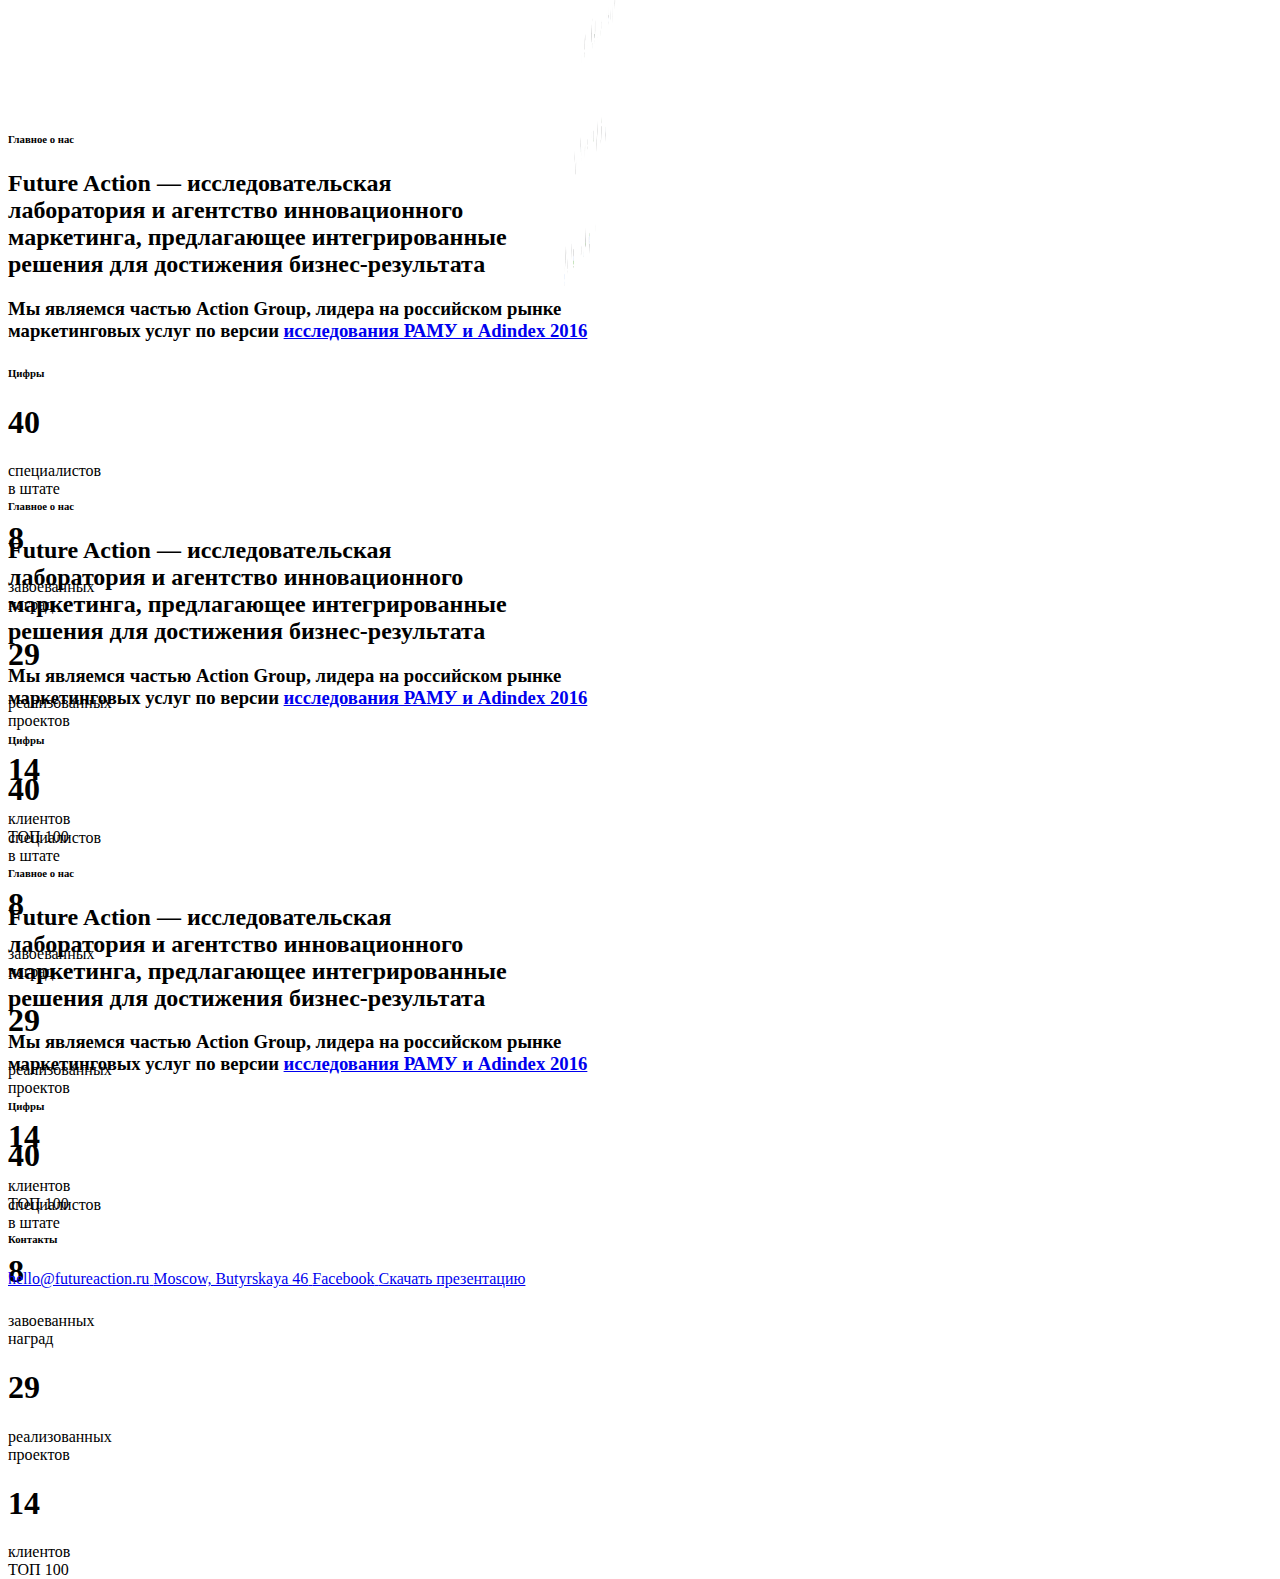
==== index2.html @ cd77acb8 "init" ====
<!DOCTYPE html>
<!-- saved from url=(0024)https://futureaction.ru/ -->
<html lang="ru"><head><meta http-equiv="Content-Type" content="text/html; charset=UTF-8">
  <meta charset="utf-8">
  <meta http-equiv="X-UA-Compatible" content="IE=edge,chrome=1">
  <title>FutureAction</title>
  <meta name="description" content="">
  <meta name="viewport" content="width=device-width, initial-scale=1">

  <link rel="stylesheet" href="./future_files/main.css">

</head>
<body>

  <div id="clouds-viewport">
    <div id="clouds-world" style="transform: translateZ(462.375px) rotateX(-9.21031deg) rotateY(81.4417deg);"><div class="cloudBase" style="transform: translateX(110.68px) translateY(172.802px) translateZ(-147.466px);"><img src="./future_files/cloud.png" class="cloudLayer" style="opacity: 0.8; transform: translateX(6.56289px) translateY(9.00319px) translateZ(-36.6549px) rotateY(-81.4417deg) rotateX(9.21031deg) rotateZ(2349.91deg) scale(1.09002);"><img src="./future_files/cloud.png" class="cloudLayer" style="opacity: 0.8; transform: translateX(-1.37337px) translateY(-9.64205px) translateZ(-16.8062px) rotateY(-81.4417deg) rotateX(9.21031deg) rotateZ(2815.25deg) scale(0.99903);"><img src="./future_files/cloud.png" class="cloudLayer" style="opacity: 0.8; transform: translateX(-4.3145px) translateY(1.7418px) translateZ(-39.8249px) rotateY(-81.4417deg) rotateX(9.21031deg) rotateZ(2220.47deg) scale(0.745593);"><img src="./future_files/cloud.png" class="cloudLayer" style="opacity: 0.8; transform: translateX(2.56398px) translateY(-8.59114px) translateZ(36.7686px) rotateY(-81.4417deg) rotateX(9.21031deg) rotateZ(2380.24deg) scale(0.930128);"><img src="./future_files/cloud.png" class="cloudLayer" style="opacity: 0.8; transform: translateX(3.20151px) translateY(0.676721px) translateZ(61.3274px) rotateY(-81.4417deg) rotateX(9.21031deg) rotateZ(2163.65deg) scale(1.15297);"><img src="./future_files/cloud.png" class="cloudLayer" style="opacity: 0.8; transform: translateX(3.81106px) translateY(-4.34949px) translateZ(69.9237px) rotateY(-81.4417deg) rotateX(9.21031deg) rotateZ(1862.78deg) scale(0.266528);"><img src="./future_files/cloud.png" class="cloudLayer" style="opacity: 0.8; transform: translateX(-5.02218px) translateY(5.26837px) translateZ(95.0134px) rotateY(-81.4417deg) rotateX(9.21031deg) rotateZ(2857.99deg) scale(0.439572);"><img src="./future_files/cloud.png" class="cloudLayer" style="opacity: 0.8; transform: translateX(5.80474px) translateY(0.921502px) translateZ(-48.5197px) rotateY(-81.4417deg) rotateX(9.21031deg) rotateZ(2686.79deg) scale(0.56223);"><img src="./future_files/cloud.png" class="cloudLayer" style="opacity: 0.8; transform: translateX(5.82592px) translateY(6.85273px) translateZ(91.7474px) rotateY(-81.4417deg) rotateX(9.21031deg) rotateZ(2431.18deg) scale(0.400324);"><img src="./future_files/cloud.png" class="cloudLayer" style="opacity: 0.8; transform: translateX(5.04937px) translateY(-4.9853px) translateZ(-43.924px) rotateY(-81.4417deg) rotateX(9.21031deg) rotateZ(2910.06deg) scale(1.13252);"><img src="./future_files/cloud.png" class="cloudLayer" style="opacity: 0.8; transform: translateX(5.82436px) translateY(-2.00792px) translateZ(-35.8806px) rotateY(-81.4417deg) rotateX(9.21031deg) rotateZ(2758.35deg) scale(0.479271);"><img src="./future_files/cloud.png" class="cloudLayer" style="opacity: 0.8; transform: translateX(-3.20838px) translateY(1.3936px) translateZ(67.3114px) rotateY(-81.4417deg) rotateX(9.21031deg) rotateZ(3020.26deg) scale(1.07822);"><img src="./future_files/cloud.png" class="cloudLayer" style="opacity: 0.8; transform: translateX(4.95961px) translateY(-7.92752px) translateZ(57.4448px) rotateY(-81.4417deg) rotateX(9.21031deg) rotateZ(2023.18deg) scale(0.762826);"><img src="./future_files/cloud.png" class="cloudLayer" style="opacity: 0.8; transform: translateX(3.64292px) translateY(-6.79614px) translateZ(92.8896px) rotateY(-81.4417deg) rotateX(9.21031deg) rotateZ(2089.09deg) scale(0.361697);"></div><div class="cloudBase" style="transform: translateX(184.681px) translateY(55.9391px) translateZ(-221.635px);"><img src="./future_files/cloud.png" class="cloudLayer" style="opacity: 0.8; transform: translateX(-2.0908px) translateY(-4.11473px) translateZ(-23.5157px) rotateY(-81.4417deg) rotateX(9.21031deg) rotateZ(3008.75deg) scale(0.55115);"><img src="./future_files/cloud.png" class="cloudLayer" style="opacity: 0.8; transform: translateX(-7.29267px) translateY(8.03487px) translateZ(9.2425px) rotateY(-81.4417deg) rotateX(9.21031deg) rotateZ(2794.03deg) scale(0.845327);"><img src="./future_files/cloud.png" class="cloudLayer" style="opacity: 0.8; transform: translateX(8.58173px) translateY(-9.90552px) translateZ(25.3854px) rotateY(-81.4417deg) rotateX(9.21031deg) rotateZ(2483.51deg) scale(0.742386);"><img src="./future_files/cloud.png" class="cloudLayer" style="opacity: 0.8; transform: translateX(0.239237px) translateY(0.155518px) translateZ(74.6806px) rotateY(-81.4417deg) rotateX(9.21031deg) rotateZ(2593.74deg) scale(0.716037);"><img src="./future_files/cloud.png" class="cloudLayer" style="opacity: 0.8; transform: translateX(-0.728655px) translateY(2.76889px) translateZ(31.0458px) rotateY(-81.4417deg) rotateX(9.21031deg) rotateZ(2024.78deg) scale(0.65574);"><img src="./future_files/cloud.png" class="cloudLayer" style="opacity: 0.8; transform: translateX(-5.7768px) translateY(-2.23805px) translateZ(35.8812px) rotateY(-81.4417deg) rotateX(9.21031deg) rotateZ(2200.26deg) scale(0.404208);"><img src="./future_files/cloud.png" class="cloudLayer" style="opacity: 0.8; transform: translateX(-7.75206px) translateY(-1.63235px) translateZ(65.5226px) rotateY(-81.4417deg) rotateX(9.21031deg) rotateZ(2335.56deg) scale(0.746106);"><img src="./future_files/cloud.png" class="cloudLayer" style="opacity: 0.8; transform: translateX(3.20328px) translateY(-7.46673px) translateZ(11.9357px) rotateY(-81.4417deg) rotateX(9.21031deg) rotateZ(3055.68deg) scale(0.350985);"><img src="./future_files/cloud.png" class="cloudLayer" style="opacity: 0.8; transform: translateX(0.0889947px) translateY(-4.53427px) translateZ(-58.7859px) rotateY(-81.4417deg) rotateX(9.21031deg) rotateZ(2528.79deg) scale(0.683199);"><img src="./future_files/cloud.png" class="cloudLayer" style="opacity: 0.8; transform: translateX(1.66392px) translateY(5.53355px) translateZ(27.6661px) rotateY(-81.4417deg) rotateX(9.21031deg) rotateZ(3018.42deg) scale(0.724655);"><img src="./future_files/cloud.png" class="cloudLayer" style="opacity: 0.8; transform: translateX(-3.95964px) translateY(-7.15641px) translateZ(30.7247px) rotateY(-81.4417deg) rotateX(9.21031deg) rotateZ(2457.08deg) scale(0.752918);"><img src="./future_files/cloud.png" class="cloudLayer" style="opacity: 0.8; transform: translateX(2.36752px) translateY(-1.68758px) translateZ(-46.3947px) rotateY(-81.4417deg) rotateX(9.21031deg) rotateZ(2756.98deg) scale(1.24728);"><img src="./future_files/cloud.png" class="cloudLayer" style="opacity: 0.8; transform: translateX(-9.44462px) translateY(-6.47194px) translateZ(-83.2211px) rotateY(-81.4417deg) rotateX(9.21031deg) rotateZ(2277.44deg) scale(0.501609);"><img src="./future_files/cloud.png" class="cloudLayer" style="opacity: 0.8; transform: translateX(-1.53273px) translateY(5.80267px) translateZ(-5.9514px) rotateY(-81.4417deg) rotateX(9.21031deg) rotateZ(1939.38deg) scale(0.717342);"></div><div class="cloudBase" style="transform: translateX(254.752px) translateY(-167.432px) translateZ(250.398px);"><img src="./future_files/cloud.png" class="cloudLayer" style="opacity: 0.8; transform: translateX(5.24537px) translateY(8.44873px) translateZ(93.636px) rotateY(-81.4417deg) rotateX(9.21031deg) rotateZ(2385.38deg) scale(0.854245);"><img src="./future_files/cloud.png" class="cloudLayer" style="opacity: 0.8; transform: translateX(4.34864px) translateY(-0.627911px) translateZ(-57.4224px) rotateY(-81.4417deg) rotateX(9.21031deg) rotateZ(2049.32deg) scale(0.524432);"><img src="./future_files/cloud.png" class="cloudLayer" style="opacity: 0.8; transform: translateX(6.29711px) translateY(2.5688px) translateZ(35.0792px) rotateY(-81.4417deg) rotateX(9.21031deg) rotateZ(2451.01deg) scale(0.766338);"><img src="./future_files/cloud.png" class="cloudLayer" style="opacity: 0.8; transform: translateX(-8.04345px) translateY(1.18961px) translateZ(-75.8242px) rotateY(-81.4417deg) rotateX(9.21031deg) rotateZ(1908.41deg) scale(0.878735);"><img src="./future_files/cloud.png" class="cloudLayer" style="opacity: 0.8; transform: translateX(-9.81127px) translateY(-3.50349px) translateZ(-18.891px) rotateY(-81.4417deg) rotateX(9.21031deg) rotateZ(2195.12deg) scale(1.09718);"><img src="./future_files/cloud.png" class="cloudLayer" style="opacity: 0.8; transform: translateX(6.62696px) translateY(-4.63769px) translateZ(-53.8966px) rotateY(-81.4417deg) rotateX(9.21031deg) rotateZ(2037.18deg) scale(0.620106);"><img src="./future_files/cloud.png" class="cloudLayer" style="opacity: 0.8; transform: translateX(4.3593px) translateY(7.08922px) translateZ(-59.6357px) rotateY(-81.4417deg) rotateX(9.21031deg) rotateZ(2540.15deg) scale(0.528582);"><img src="./future_files/cloud.png" class="cloudLayer" style="opacity: 0.8; transform: translateX(-7.45252px) translateY(9.53697px) translateZ(-94.6985px) rotateY(-81.4417deg) rotateX(9.21031deg) rotateZ(2832.58deg) scale(1.08769);"><img src="./future_files/cloud.png" class="cloudLayer" style="opacity: 0.8; transform: translateX(-9.2264px) translateY(-2.51772px) translateZ(-19.1441px) rotateY(-81.4417deg) rotateX(9.21031deg) rotateZ(2404.03deg) scale(0.590007);"><img src="./future_files/cloud.png" class="cloudLayer" style="opacity: 0.8; transform: translateX(7.72591px) translateY(2.74927px) translateZ(-12.7px) rotateY(-81.4417deg) rotateX(9.21031deg) rotateZ(2256.65deg) scale(0.926993);"></div><div class="cloudBase" style="transform: translateX(227.249px) translateY(-91.4599px) translateZ(-11.7542px);"><img src="./future_files/cloud.png" class="cloudLayer" style="opacity: 0.8; transform: translateX(7.14362px) translateY(8.41192px) translateZ(61.0224px) rotateY(-81.4417deg) rotateX(9.21031deg) rotateZ(2540.41deg) scale(0.701773);"><img src="./future_files/cloud.png" class="cloudLayer" style="opacity: 0.8; transform: translateX(-7.93908px) translateY(-0.482px) translateZ(5.39473px) rotateY(-81.4417deg) rotateX(9.21031deg) rotateZ(2557.02deg) scale(0.521524);"><img src="./future_files/cloud.png" class="cloudLayer" style="opacity: 0.8; transform: translateX(-5.8298px) translateY(1.77033px) translateZ(18.2373px) rotateY(-81.4417deg) rotateX(9.21031deg) rotateZ(2228.91deg) scale(1.1793);"><img src="./future_files/cloud.png" class="cloudLayer" style="opacity: 0.8; transform: translateX(-2.35974px) translateY(-1.55185px) translateZ(75.992px) rotateY(-81.4417deg) rotateX(9.21031deg) rotateZ(2278.07deg) scale(0.634563);"><img src="./future_files/cloud.png" class="cloudLayer" style="opacity: 0.8; transform: translateX(9.93696px) translateY(-5.23119px) translateZ(65.9517px) rotateY(-81.4417deg) rotateX(9.21031deg) rotateZ(1836.7deg) scale(1.24862);"><img src="./future_files/cloud.png" class="cloudLayer" style="opacity: 0.8; transform: translateX(-4.44908px) translateY(9.75021px) translateZ(39.188px) rotateY(-81.4417deg) rotateX(9.21031deg) rotateZ(2344.12deg) scale(0.310363);"><img src="./future_files/cloud.png" class="cloudLayer" style="opacity: 0.8; transform: translateX(-2.94813px) translateY(-0.804304px) translateZ(89.8904px) rotateY(-81.4417deg) rotateX(9.21031deg) rotateZ(2285.99deg) scale(1.21548);"><img src="./future_files/cloud.png" class="cloudLayer" style="opacity: 0.8; transform: translateX(-0.433074px) translateY(5.28338px) translateZ(-51.5443px) rotateY(-81.4417deg) rotateX(9.21031deg) rotateZ(2696.38deg) scale(0.275384);"><img src="./future_files/cloud.png" class="cloudLayer" style="opacity: 0.8; transform: translateX(4.78174px) translateY(5.50307px) translateZ(43.7689px) rotateY(-81.4417deg) rotateX(9.21031deg) rotateZ(1828.64deg) scale(0.299761);"><img src="./future_files/cloud.png" class="cloudLayer" style="opacity: 0.8; transform: translateX(-5.09856px) translateY(-1.77152px) translateZ(-12.669px) rotateY(-81.4417deg) rotateX(9.21031deg) rotateZ(2075.07deg) scale(0.479695);"><img src="./future_files/cloud.png" class="cloudLayer" style="opacity: 0.8; transform: translateX(7.54129px) translateY(-2.78834px) translateZ(-24.1803px) rotateY(-81.4417deg) rotateX(9.21031deg) rotateZ(2018.9deg) scale(0.528762);"><img src="./future_files/cloud.png" class="cloudLayer" style="opacity: 0.8; transform: translateX(9.71685px) translateY(-2.36205px) translateZ(33.2983px) rotateY(-81.4417deg) rotateX(9.21031deg) rotateZ(2021.72deg) scale(0.781025);"><img src="./future_files/cloud.png" class="cloudLayer" style="opacity: 0.8; transform: translateX(9.03415px) translateY(-1.03199px) translateZ(10.1773px) rotateY(-81.4417deg) rotateX(9.21031deg) rotateZ(2808.67deg) scale(0.510009);"><img src="./future_files/cloud.png" class="cloudLayer" style="opacity: 0.8; transform: translateX(6.56479px) translateY(-0.921891px) translateZ(-28.2931px) rotateY(-81.4417deg) rotateX(9.21031deg) rotateZ(2195.47deg) scale(1.02695);"><img src="./future_files/cloud.png" class="cloudLayer" style="opacity: 0.8; transform: translateX(4.10397px) translateY(-9.96941px) translateZ(-66.3978px) rotateY(-81.4417deg) rotateX(9.21031deg) rotateZ(3005.9deg) scale(0.622537);"></div><div class="cloudBase" style="transform: translateX(247.941px) translateY(-195.484px) translateZ(-233.496px);"><img src="./future_files/cloud.png" class="cloudLayer" style="opacity: 0.8; transform: translateX(2.49391px) translateY(-1.4009px) translateZ(65.2359px) rotateY(-81.4417deg) rotateX(9.21031deg) rotateZ(2394.57deg) scale(0.665688);"><img src="./future_files/cloud.png" class="cloudLayer" style="opacity: 0.8; transform: translateX(9.23058px) translateY(-4.40508px) translateZ(90.355px) rotateY(-81.4417deg) rotateX(9.21031deg) rotateZ(2718.64deg) scale(0.518484);"><img src="./future_files/cloud.png" class="cloudLayer" style="opacity: 0.8; transform: translateX(-7.60319px) translateY(-3.26314px) translateZ(99.8778px) rotateY(-81.4417deg) rotateX(9.21031deg) rotateZ(1790deg) scale(0.464042);"><img src="./future_files/cloud.png" class="cloudLayer" style="opacity: 0.8; transform: translateX(8.39653px) translateY(8.54065px) translateZ(-66.0567px) rotateY(-81.4417deg) rotateX(9.21031deg) rotateZ(2203.35deg) scale(1.15356);"><img src="./future_files/cloud.png" class="cloudLayer" style="opacity: 0.8; transform: translateX(-8.89127px) translateY(-3.9502px) translateZ(-44.5642px) rotateY(-81.4417deg) rotateX(9.21031deg) rotateZ(1871.89deg) scale(0.746955);"><img src="./future_files/cloud.png" class="cloudLayer" style="opacity: 0.8; transform: translateX(4.50996px) translateY(-5.26549px) translateZ(-1.17861px) rotateY(-81.4417deg) rotateX(9.21031deg) rotateZ(2288.79deg) scale(0.302329);"><img src="./future_files/cloud.png" class="cloudLayer" style="opacity: 0.8; transform: translateX(-9.7677px) translateY(9.41078px) translateZ(69.7135px) rotateY(-81.4417deg) rotateX(9.21031deg) rotateZ(1782.59deg) scale(1.03281);"><img src="./future_files/cloud.png" class="cloudLayer" style="opacity: 0.8; transform: translateX(1.28501px) translateY(-2.56572px) translateZ(-64.4762px) rotateY(-81.4417deg) rotateX(9.21031deg) rotateZ(2062.82deg) scale(0.658771);"><img src="./future_files/cloud.png" class="cloudLayer" style="opacity: 0.8; transform: translateX(8.34081px) translateY(-10.0874px) translateZ(1.24009px) rotateY(-81.4417deg) rotateX(9.21031deg) rotateZ(2378.19deg) scale(0.847368);"><img src="./future_files/cloud.png" class="cloudLayer" style="opacity: 0.8; transform: translateX(-0.00151554px) translateY(2.65946px) translateZ(-25.118px) rotateY(-81.4417deg) rotateX(9.21031deg) rotateZ(2012.45deg) scale(0.724451);"><img src="./future_files/cloud.png" class="cloudLayer" style="opacity: 0.8; transform: translateX(1.07147px) translateY(-3.59537px) translateZ(33.5268px) rotateY(-81.4417deg) rotateX(9.21031deg) rotateZ(1853.11deg) scale(0.990545);"></div></div>
  </div>

  <div id="container" class="ru-lang">

    <!-- HEADER -->
    <div class="row header-main">
      <div class="col left">
      </div>
      <a class="logo"></a>
      <!-- <a class="button brief" href="/start">Заполнить бриф</a> -->
    </div>

    <!-- CONTENT -->
    <div>
      <div class="row pos_row_margin">
        <div class="col left">
          <h6 class="title red">Главное о нас</h6>
        </div>
        <div class="col right">

          <h2 class="title" id="main_text_block_title_margin">
            Future Action — исследовательская<br>
            лаборатория и агентство инновационного<br>
            маркетинга, предлагающее интегрированные<br>
            решения для достижения бизнес-результата
          </h2>

          <h3 class="subtitle">
            Мы являемся частью Action Group, лидера на российском рынке<br>
            маркетинговых услуг по версии <a class="link bordered" href="http://adindex.ru/rating3/btl/134203/index.phtml#134204" target="_blank">исследования РАМУ и Adindex 2016</a>
          </h3>

        </div>
      </div>

      <div class="row">
        <div class="col left">
          <h6 class="title red">Цифры</h6>
        </div>
        <div class="col right">

          <div class="row number blocks" style="height: 71px">

              <div class="number block images">
                <div class="content">
                  <h1 data-to="40" class="">40</h1>
                  <h1 class="sprite-numbers sprite-numbers-40"></h1>
                  <p class="note">
                    специалистов<br>
                    в штате
                  </p>
                </div>
              </div>

              <div class="number block images">
                <div class="content">
                  <h1 data-to="8" class="">8</h1>
                  <h1 class="sprite-numbers sprite-numbers-8"></h1>
                  <p class="note">
                    завоеванных<br>
                    наград
                  </p>
                </div>
              </div>

              <div class="number block images">
                <div class="content">
                  <h1 data-to="29" class="">29</h1>
                  <h1 class="sprite-numbers sprite-numbers-29"></h1>
                  <p class="note">
                    реализованных<br>
                    проектов
                  </p>
                </div>
              </div>

              <div class="number block images">
                <div class="content">
                  <h1 data-to="14" class="">14</h1>
                  <h1 class="sprite-numbers sprite-numbers-14"></h1>
                  <p class="note">
                    клиентов<br>
                    ТОП 100
                  </p>
                </div>
              </div>

          </div>

        </div>
      </div>


      <div class="row pos_row_margin">
        <div class="col left">
          <h6 class="title red">Главное о нас</h6>
        </div>
        <div class="col right">

          <h2 class="title" id="main_text_block_title_margin">
            Future Action — исследовательская<br>
            лаборатория и агентство инновационного<br>
            маркетинга, предлагающее интегрированные<br>
            решения для достижения бизнес-результата
          </h2>

          <h3 class="subtitle">
            Мы являемся частью Action Group, лидера на российском рынке<br>
            маркетинговых услуг по версии <a class="link bordered" href="http://adindex.ru/rating3/btl/134203/index.phtml#134204" target="_blank">исследования РАМУ и Adindex 2016</a>
          </h3>

        </div>
      </div>

      <div class="row">
        <div class="col left">
          <h6 class="title red">Цифры</h6>
        </div>
        <div class="col right">

          <div class="row number blocks" style="height: 71px">

              <div class="number block images">
                <div class="content">
                  <h1 data-to="40" class="">40</h1>
                  <h1 class="sprite-numbers sprite-numbers-40"></h1>
                  <p class="note">
                    специалистов<br>
                    в штате
                  </p>
                </div>
              </div>

              <div class="number block images">
                <div class="content">
                  <h1 data-to="8" class="">8</h1>
                  <h1 class="sprite-numbers sprite-numbers-8"></h1>
                  <p class="note">
                    завоеванных<br>
                    наград
                  </p>
                </div>
              </div>

              <div class="number block images">
                <div class="content">
                  <h1 data-to="29" class="">29</h1>
                  <h1 class="sprite-numbers sprite-numbers-29"></h1>
                  <p class="note">
                    реализованных<br>
                    проектов
                  </p>
                </div>
              </div>

              <div class="number block images">
                <div class="content">
                  <h1 data-to="14" class="">14</h1>
                  <h1 class="sprite-numbers sprite-numbers-14"></h1>
                  <p class="note">
                    клиентов<br>
                    ТОП 100
                  </p>
                </div>
              </div>

          </div>

        </div>
      </div>

      
      <div class="row pos_row_margin">
        <div class="col left">
          <h6 class="title red">Главное о нас</h6>
        </div>
        <div class="col right">

          <h2 class="title" id="main_text_block_title_margin">
            Future Action — исследовательская<br>
            лаборатория и агентство инновационного<br>
            маркетинга, предлагающее интегрированные<br>
            решения для достижения бизнес-результата
          </h2>

          <h3 class="subtitle">
            Мы являемся частью Action Group, лидера на российском рынке<br>
            маркетинговых услуг по версии <a class="link bordered" href="http://adindex.ru/rating3/btl/134203/index.phtml#134204" target="_blank">исследования РАМУ и Adindex 2016</a>
          </h3>

        </div>
      </div>

      <div class="row">
        <div class="col left">
          <h6 class="title red">Цифры</h6>
        </div>
        <div class="col right">

          <div class="row number blocks" style="height: 71px">

              <div class="number block images">
                <div class="content">
                  <h1 data-to="40" class="">40</h1>
                  <h1 class="sprite-numbers sprite-numbers-40"></h1>
                  <p class="note">
                    специалистов<br>
                    в штате
                  </p>
                </div>
              </div>

              <div class="number block images">
                <div class="content">
                  <h1 data-to="8" class="">8</h1>
                  <h1 class="sprite-numbers sprite-numbers-8"></h1>
                  <p class="note">
                    завоеванных<br>
                    наград
                  </p>
                </div>
              </div>

              <div class="number block images">
                <div class="content">
                  <h1 data-to="29" class="">29</h1>
                  <h1 class="sprite-numbers sprite-numbers-29"></h1>
                  <p class="note">
                    реализованных<br>
                    проектов
                  </p>
                </div>
              </div>

              <div class="number block images">
                <div class="content">
                  <h1 data-to="14" class="">14</h1>
                  <h1 class="sprite-numbers sprite-numbers-14"></h1>
                  <p class="note">
                    клиентов<br>
                    ТОП 100
                  </p>
                </div>
              </div>

          </div>

        </div>
      </div>
    </div>

    <!-- FOOTER -->
    <div class="row">
      <div class="col left">
        <h6 class="title red" id="contactsTitle">Контакты</h6>
      </div>
      <div class="col right">

        <div class="aligned items" id="footerLinks">

            <a class="icon link" href="mailto:hello@futureaction.ru">
              <i class="icon-mail"></i>
              <span class="text">hello@futureaction.ru</span>
            </a>
            <a class="icon link" href="https://goo.gl/rhq5gr" target="_blank">
              <i class="icon-pin"></i>
              <span class="text">Moscow, Butyrskaya 46</span>
            </a>
            <a class="icon link" href="https://www.facebook.com/FutureAction/" target="_blank">
              <i class="icon-fb"></i>
              <span class="text">Facebook</span>
            </a>
            <a class="icon link" href="https://futureaction.ru/build/FA_Creds_12.07_(rus).pdf" download="">
              <i class="icon-download"></i>
              <span class="text">Скачать презентацию</span>
            </a>

        </div>

      </div>
    </div>

  </div>

  <script src="./future_files/build.min.js"></script>
<script type="text/javascript">/* <![CDATA[ */(function(d,s,a,i,j,r,l,m,t){try{l=d.getElementsByTagName('a');t=d.createElement('textarea');for(i=0;l.length-i;i++){try{a=l[i].href;s=a.indexOf('/cdn-cgi/l/email-protection');m=a.length;if(a&&s>-1&&m>28){j=28+s;s='';if(j<m){r='0x'+a.substr(j,2)|0;for(j+=2;j<m&&a.charAt(j)!='X';j+=2)s+='%'+('0'+('0x'+a.substr(j,2)^r).toString(16)).slice(-2);j++;s=decodeURIComponent(s)+a.substr(j,m-j)}t.innerHTML=s.replace(/</g,'&lt;').replace(/>/g,'&gt;');l[i].href='mailto:'+t.value}}catch(e){}}}catch(e){}})(document);/* ]]> */</script>

</body></html>
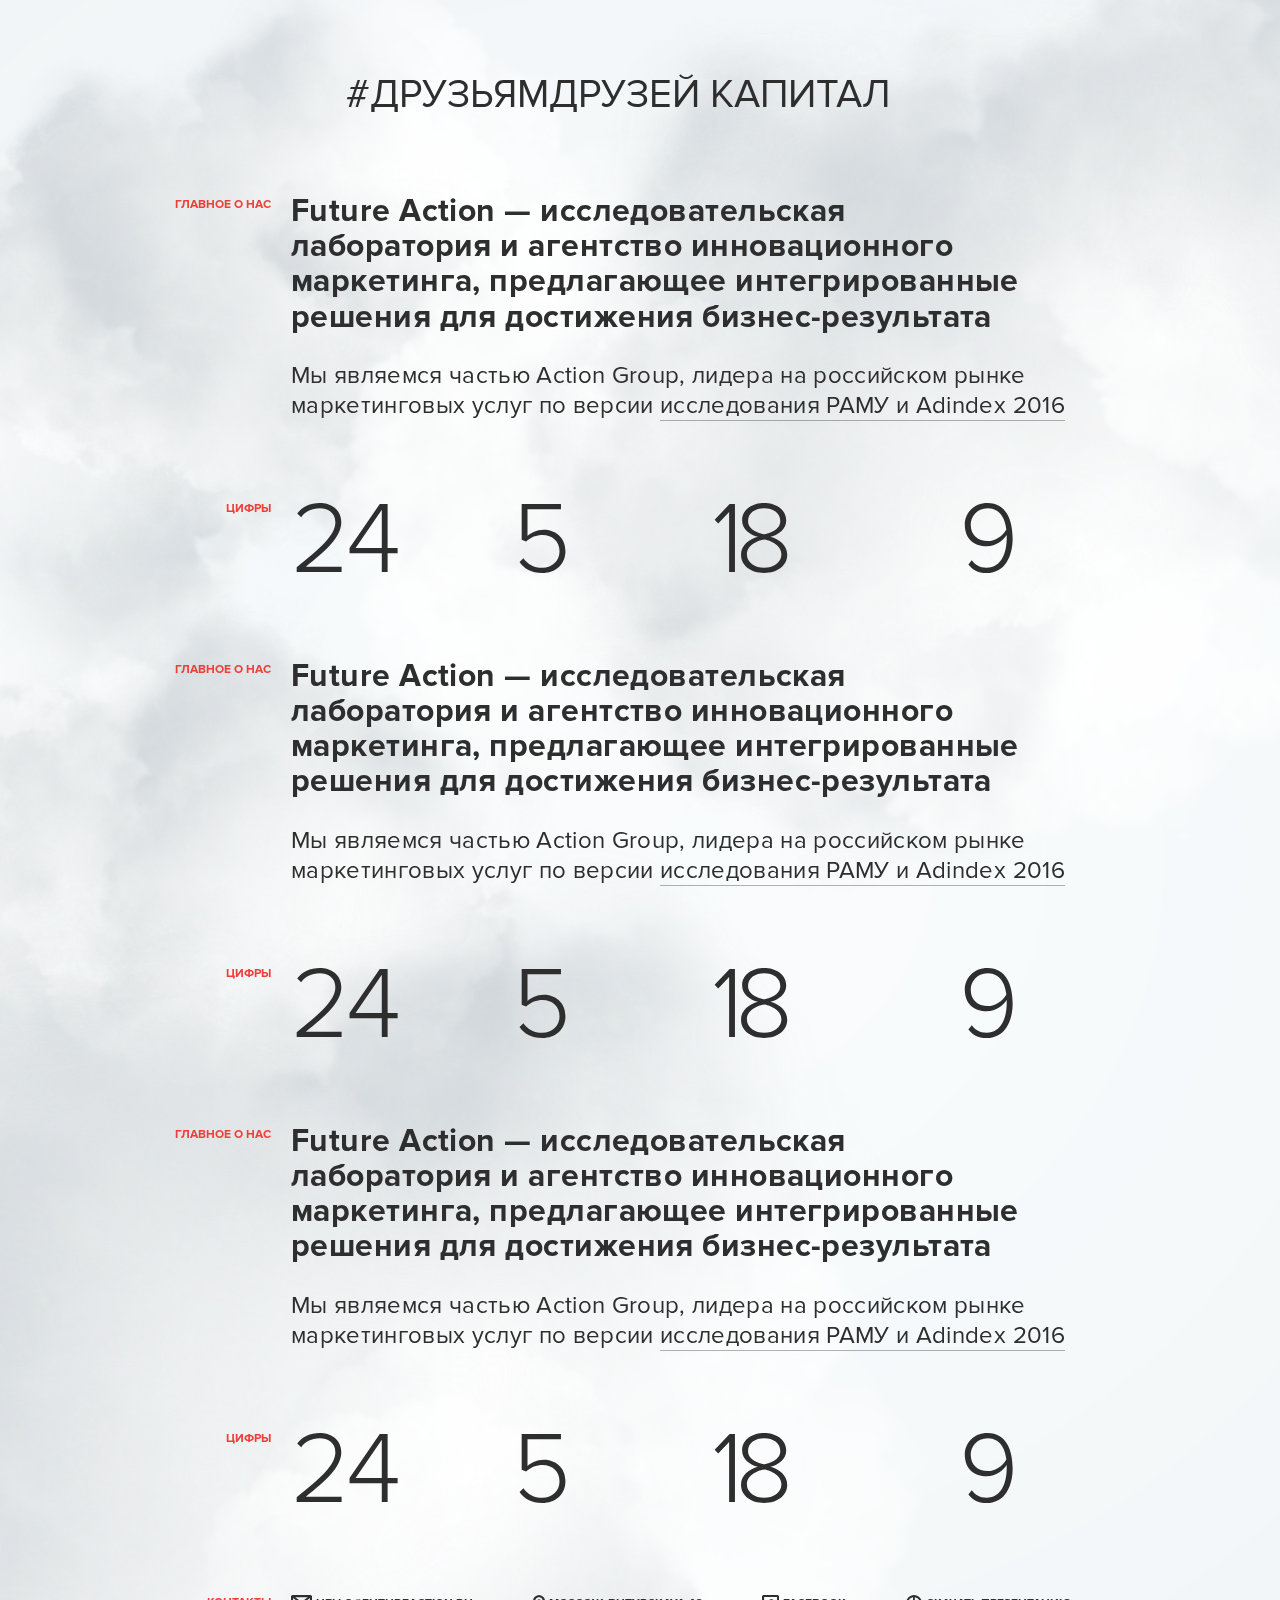
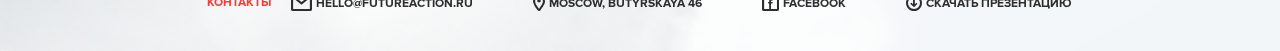
==== commit 39958e05: "index2 a/b testing" ====
--- a/index2.html
+++ b/index2.html
@@ -1,29 +1,27 @@
+
 <!DOCTYPE html>
-<!-- saved from url=(0024)https://futureaction.ru/ -->
-<html lang="ru"><head><meta http-equiv="Content-Type" content="text/html; charset=UTF-8">
+<html lang="ru">
+<head>
   <meta charset="utf-8">
   <meta http-equiv="X-UA-Compatible" content="IE=edge,chrome=1">
   <title>FutureAction</title>
   <meta name="description" content="">
   <meta name="viewport" content="width=device-width, initial-scale=1">
 
-  <link rel="stylesheet" href="./future_files/main.css">
+  <link rel="stylesheet" href="css/main.css">
 
 </head>
 <body>
 
   <div id="clouds-viewport">
-    <div id="clouds-world" style="transform: translateZ(462.375px) rotateX(-9.21031deg) rotateY(81.4417deg);"><div class="cloudBase" style="transform: translateX(110.68px) translateY(172.802px) translateZ(-147.466px);"><img src="./future_files/cloud.png" class="cloudLayer" style="opacity: 0.8; transform: translateX(6.56289px) translateY(9.00319px) translateZ(-36.6549px) rotateY(-81.4417deg) rotateX(9.21031deg) rotateZ(2349.91deg) scale(1.09002);"><img src="./future_files/cloud.png" class="cloudLayer" style="opacity: 0.8; transform: translateX(-1.37337px) translateY(-9.64205px) translateZ(-16.8062px) rotateY(-81.4417deg) rotateX(9.21031deg) rotateZ(2815.25deg) scale(0.99903);"><img src="./future_files/cloud.png" class="cloudLayer" style="opacity: 0.8; transform: translateX(-4.3145px) translateY(1.7418px) translateZ(-39.8249px) rotateY(-81.4417deg) rotateX(9.21031deg) rotateZ(2220.47deg) scale(0.745593);"><img src="./future_files/cloud.png" class="cloudLayer" style="opacity: 0.8; transform: translateX(2.56398px) translateY(-8.59114px) translateZ(36.7686px) rotateY(-81.4417deg) rotateX(9.21031deg) rotateZ(2380.24deg) scale(0.930128);"><img src="./future_files/cloud.png" class="cloudLayer" style="opacity: 0.8; transform: translateX(3.20151px) translateY(0.676721px) translateZ(61.3274px) rotateY(-81.4417deg) rotateX(9.21031deg) rotateZ(2163.65deg) scale(1.15297);"><img src="./future_files/cloud.png" class="cloudLayer" style="opacity: 0.8; transform: translateX(3.81106px) translateY(-4.34949px) translateZ(69.9237px) rotateY(-81.4417deg) rotateX(9.21031deg) rotateZ(1862.78deg) scale(0.266528);"><img src="./future_files/cloud.png" class="cloudLayer" style="opacity: 0.8; transform: translateX(-5.02218px) translateY(5.26837px) translateZ(95.0134px) rotateY(-81.4417deg) rotateX(9.21031deg) rotateZ(2857.99deg) scale(0.439572);"><img src="./future_files/cloud.png" class="cloudLayer" style="opacity: 0.8; transform: translateX(5.80474px) translateY(0.921502px) translateZ(-48.5197px) rotateY(-81.4417deg) rotateX(9.21031deg) rotateZ(2686.79deg) scale(0.56223);"><img src="./future_files/cloud.png" class="cloudLayer" style="opacity: 0.8; transform: translateX(5.82592px) translateY(6.85273px) translateZ(91.7474px) rotateY(-81.4417deg) rotateX(9.21031deg) rotateZ(2431.18deg) scale(0.400324);"><img src="./future_files/cloud.png" class="cloudLayer" style="opacity: 0.8; transform: translateX(5.04937px) translateY(-4.9853px) translateZ(-43.924px) rotateY(-81.4417deg) rotateX(9.21031deg) rotateZ(2910.06deg) scale(1.13252);"><img src="./future_files/cloud.png" class="cloudLayer" style="opacity: 0.8; transform: translateX(5.82436px) translateY(-2.00792px) translateZ(-35.8806px) rotateY(-81.4417deg) rotateX(9.21031deg) rotateZ(2758.35deg) scale(0.479271);"><img src="./future_files/cloud.png" class="cloudLayer" style="opacity: 0.8; transform: translateX(-3.20838px) translateY(1.3936px) translateZ(67.3114px) rotateY(-81.4417deg) rotateX(9.21031deg) rotateZ(3020.26deg) scale(1.07822);"><img src="./future_files/cloud.png" class="cloudLayer" style="opacity: 0.8; transform: translateX(4.95961px) translateY(-7.92752px) translateZ(57.4448px) rotateY(-81.4417deg) rotateX(9.21031deg) rotateZ(2023.18deg) scale(0.762826);"><img src="./future_files/cloud.png" class="cloudLayer" style="opacity: 0.8; transform: translateX(3.64292px) translateY(-6.79614px) translateZ(92.8896px) rotateY(-81.4417deg) rotateX(9.21031deg) rotateZ(2089.09deg) scale(0.361697);"></div><div class="cloudBase" style="transform: translateX(184.681px) translateY(55.9391px) translateZ(-221.635px);"><img src="./future_files/cloud.png" class="cloudLayer" style="opacity: 0.8; transform: translateX(-2.0908px) translateY(-4.11473px) translateZ(-23.5157px) rotateY(-81.4417deg) rotateX(9.21031deg) rotateZ(3008.75deg) scale(0.55115);"><img src="./future_files/cloud.png" class="cloudLayer" style="opacity: 0.8; transform: translateX(-7.29267px) translateY(8.03487px) translateZ(9.2425px) rotateY(-81.4417deg) rotateX(9.21031deg) rotateZ(2794.03deg) scale(0.845327);"><img src="./future_files/cloud.png" class="cloudLayer" style="opacity: 0.8; transform: translateX(8.58173px) translateY(-9.90552px) translateZ(25.3854px) rotateY(-81.4417deg) rotateX(9.21031deg) rotateZ(2483.51deg) scale(0.742386);"><img src="./future_files/cloud.png" class="cloudLayer" style="opacity: 0.8; transform: translateX(0.239237px) translateY(0.155518px) translateZ(74.6806px) rotateY(-81.4417deg) rotateX(9.21031deg) rotateZ(2593.74deg) scale(0.716037);"><img src="./future_files/cloud.png" class="cloudLayer" style="opacity: 0.8; transform: translateX(-0.728655px) translateY(2.76889px) translateZ(31.0458px) rotateY(-81.4417deg) rotateX(9.21031deg) rotateZ(2024.78deg) scale(0.65574);"><img src="./future_files/cloud.png" class="cloudLayer" style="opacity: 0.8; transform: translateX(-5.7768px) translateY(-2.23805px) translateZ(35.8812px) rotateY(-81.4417deg) rotateX(9.21031deg) rotateZ(2200.26deg) scale(0.404208);"><img src="./future_files/cloud.png" class="cloudLayer" style="opacity: 0.8; transform: translateX(-7.75206px) translateY(-1.63235px) translateZ(65.5226px) rotateY(-81.4417deg) rotateX(9.21031deg) rotateZ(2335.56deg) scale(0.746106);"><img src="./future_files/cloud.png" class="cloudLayer" style="opacity: 0.8; transform: translateX(3.20328px) translateY(-7.46673px) translateZ(11.9357px) rotateY(-81.4417deg) rotateX(9.21031deg) rotateZ(3055.68deg) scale(0.350985);"><img src="./future_files/cloud.png" class="cloudLayer" style="opacity: 0.8; transform: translateX(0.0889947px) translateY(-4.53427px) translateZ(-58.7859px) rotateY(-81.4417deg) rotateX(9.21031deg) rotateZ(2528.79deg) scale(0.683199);"><img src="./future_files/cloud.png" class="cloudLayer" style="opacity: 0.8; transform: translateX(1.66392px) translateY(5.53355px) translateZ(27.6661px) rotateY(-81.4417deg) rotateX(9.21031deg) rotateZ(3018.42deg) scale(0.724655);"><img src="./future_files/cloud.png" class="cloudLayer" style="opacity: 0.8; transform: translateX(-3.95964px) translateY(-7.15641px) translateZ(30.7247px) rotateY(-81.4417deg) rotateX(9.21031deg) rotateZ(2457.08deg) scale(0.752918);"><img src="./future_files/cloud.png" class="cloudLayer" style="opacity: 0.8; transform: translateX(2.36752px) translateY(-1.68758px) translateZ(-46.3947px) rotateY(-81.4417deg) rotateX(9.21031deg) rotateZ(2756.98deg) scale(1.24728);"><img src="./future_files/cloud.png" class="cloudLayer" style="opacity: 0.8; transform: translateX(-9.44462px) translateY(-6.47194px) translateZ(-83.2211px) rotateY(-81.4417deg) rotateX(9.21031deg) rotateZ(2277.44deg) scale(0.501609);"><img src="./future_files/cloud.png" class="cloudLayer" style="opacity: 0.8; transform: translateX(-1.53273px) translateY(5.80267px) translateZ(-5.9514px) rotateY(-81.4417deg) rotateX(9.21031deg) rotateZ(1939.38deg) scale(0.717342);"></div><div class="cloudBase" style="transform: translateX(254.752px) translateY(-167.432px) translateZ(250.398px);"><img src="./future_files/cloud.png" class="cloudLayer" style="opacity: 0.8; transform: translateX(5.24537px) translateY(8.44873px) translateZ(93.636px) rotateY(-81.4417deg) rotateX(9.21031deg) rotateZ(2385.38deg) scale(0.854245);"><img src="./future_files/cloud.png" class="cloudLayer" style="opacity: 0.8; transform: translateX(4.34864px) translateY(-0.627911px) translateZ(-57.4224px) rotateY(-81.4417deg) rotateX(9.21031deg) rotateZ(2049.32deg) scale(0.524432);"><img src="./future_files/cloud.png" class="cloudLayer" style="opacity: 0.8; transform: translateX(6.29711px) translateY(2.5688px) translateZ(35.0792px) rotateY(-81.4417deg) rotateX(9.21031deg) rotateZ(2451.01deg) scale(0.766338);"><img src="./future_files/cloud.png" class="cloudLayer" style="opacity: 0.8; transform: translateX(-8.04345px) translateY(1.18961px) translateZ(-75.8242px) rotateY(-81.4417deg) rotateX(9.21031deg) rotateZ(1908.41deg) scale(0.878735);"><img src="./future_files/cloud.png" class="cloudLayer" style="opacity: 0.8; transform: translateX(-9.81127px) translateY(-3.50349px) translateZ(-18.891px) rotateY(-81.4417deg) rotateX(9.21031deg) rotateZ(2195.12deg) scale(1.09718);"><img src="./future_files/cloud.png" class="cloudLayer" style="opacity: 0.8; transform: translateX(6.62696px) translateY(-4.63769px) translateZ(-53.8966px) rotateY(-81.4417deg) rotateX(9.21031deg) rotateZ(2037.18deg) scale(0.620106);"><img src="./future_files/cloud.png" class="cloudLayer" style="opacity: 0.8; transform: translateX(4.3593px) translateY(7.08922px) translateZ(-59.6357px) rotateY(-81.4417deg) rotateX(9.21031deg) rotateZ(2540.15deg) scale(0.528582);"><img src="./future_files/cloud.png" class="cloudLayer" style="opacity: 0.8; transform: translateX(-7.45252px) translateY(9.53697px) translateZ(-94.6985px) rotateY(-81.4417deg) rotateX(9.21031deg) rotateZ(2832.58deg) scale(1.08769);"><img src="./future_files/cloud.png" class="cloudLayer" style="opacity: 0.8; transform: translateX(-9.2264px) translateY(-2.51772px) translateZ(-19.1441px) rotateY(-81.4417deg) rotateX(9.21031deg) rotateZ(2404.03deg) scale(0.590007);"><img src="./future_files/cloud.png" class="cloudLayer" style="opacity: 0.8; transform: translateX(7.72591px) translateY(2.74927px) translateZ(-12.7px) rotateY(-81.4417deg) rotateX(9.21031deg) rotateZ(2256.65deg) scale(0.926993);"></div><div class="cloudBase" style="transform: translateX(227.249px) translateY(-91.4599px) translateZ(-11.7542px);"><img src="./future_files/cloud.png" class="cloudLayer" style="opacity: 0.8; transform: translateX(7.14362px) translateY(8.41192px) translateZ(61.0224px) rotateY(-81.4417deg) rotateX(9.21031deg) rotateZ(2540.41deg) scale(0.701773);"><img src="./future_files/cloud.png" class="cloudLayer" style="opacity: 0.8; transform: translateX(-7.93908px) translateY(-0.482px) translateZ(5.39473px) rotateY(-81.4417deg) rotateX(9.21031deg) rotateZ(2557.02deg) scale(0.521524);"><img src="./future_files/cloud.png" class="cloudLayer" style="opacity: 0.8; transform: translateX(-5.8298px) translateY(1.77033px) translateZ(18.2373px) rotateY(-81.4417deg) rotateX(9.21031deg) rotateZ(2228.91deg) scale(1.1793);"><img src="./future_files/cloud.png" class="cloudLayer" style="opacity: 0.8; transform: translateX(-2.35974px) translateY(-1.55185px) translateZ(75.992px) rotateY(-81.4417deg) rotateX(9.21031deg) rotateZ(2278.07deg) scale(0.634563);"><img src="./future_files/cloud.png" class="cloudLayer" style="opacity: 0.8; transform: translateX(9.93696px) translateY(-5.23119px) translateZ(65.9517px) rotateY(-81.4417deg) rotateX(9.21031deg) rotateZ(1836.7deg) scale(1.24862);"><img src="./future_files/cloud.png" class="cloudLayer" style="opacity: 0.8; transform: translateX(-4.44908px) translateY(9.75021px) translateZ(39.188px) rotateY(-81.4417deg) rotateX(9.21031deg) rotateZ(2344.12deg) scale(0.310363);"><img src="./future_files/cloud.png" class="cloudLayer" style="opacity: 0.8; transform: translateX(-2.94813px) translateY(-0.804304px) translateZ(89.8904px) rotateY(-81.4417deg) rotateX(9.21031deg) rotateZ(2285.99deg) scale(1.21548);"><img src="./future_files/cloud.png" class="cloudLayer" style="opacity: 0.8; transform: translateX(-0.433074px) translateY(5.28338px) translateZ(-51.5443px) rotateY(-81.4417deg) rotateX(9.21031deg) rotateZ(2696.38deg) scale(0.275384);"><img src="./future_files/cloud.png" class="cloudLayer" style="opacity: 0.8; transform: translateX(4.78174px) translateY(5.50307px) translateZ(43.7689px) rotateY(-81.4417deg) rotateX(9.21031deg) rotateZ(1828.64deg) scale(0.299761);"><img src="./future_files/cloud.png" class="cloudLayer" style="opacity: 0.8; transform: translateX(-5.09856px) translateY(-1.77152px) translateZ(-12.669px) rotateY(-81.4417deg) rotateX(9.21031deg) rotateZ(2075.07deg) scale(0.479695);"><img src="./future_files/cloud.png" class="cloudLayer" style="opacity: 0.8; transform: translateX(7.54129px) translateY(-2.78834px) translateZ(-24.1803px) rotateY(-81.4417deg) rotateX(9.21031deg) rotateZ(2018.9deg) scale(0.528762);"><img src="./future_files/cloud.png" class="cloudLayer" style="opacity: 0.8; transform: translateX(9.71685px) translateY(-2.36205px) translateZ(33.2983px) rotateY(-81.4417deg) rotateX(9.21031deg) rotateZ(2021.72deg) scale(0.781025);"><img src="./future_files/cloud.png" class="cloudLayer" style="opacity: 0.8; transform: translateX(9.03415px) translateY(-1.03199px) translateZ(10.1773px) rotateY(-81.4417deg) rotateX(9.21031deg) rotateZ(2808.67deg) scale(0.510009);"><img src="./future_files/cloud.png" class="cloudLayer" style="opacity: 0.8; transform: translateX(6.56479px) translateY(-0.921891px) translateZ(-28.2931px) rotateY(-81.4417deg) rotateX(9.21031deg) rotateZ(2195.47deg) scale(1.02695);"><img src="./future_files/cloud.png" class="cloudLayer" style="opacity: 0.8; transform: translateX(4.10397px) translateY(-9.96941px) translateZ(-66.3978px) rotateY(-81.4417deg) rotateX(9.21031deg) rotateZ(3005.9deg) scale(0.622537);"></div><div class="cloudBase" style="transform: translateX(247.941px) translateY(-195.484px) translateZ(-233.496px);"><img src="./future_files/cloud.png" class="cloudLayer" style="opacity: 0.8; transform: translateX(2.49391px) translateY(-1.4009px) translateZ(65.2359px) rotateY(-81.4417deg) rotateX(9.21031deg) rotateZ(2394.57deg) scale(0.665688);"><img src="./future_files/cloud.png" class="cloudLayer" style="opacity: 0.8; transform: translateX(9.23058px) translateY(-4.40508px) translateZ(90.355px) rotateY(-81.4417deg) rotateX(9.21031deg) rotateZ(2718.64deg) scale(0.518484);"><img src="./future_files/cloud.png" class="cloudLayer" style="opacity: 0.8; transform: translateX(-7.60319px) translateY(-3.26314px) translateZ(99.8778px) rotateY(-81.4417deg) rotateX(9.21031deg) rotateZ(1790deg) scale(0.464042);"><img src="./future_files/cloud.png" class="cloudLayer" style="opacity: 0.8; transform: translateX(8.39653px) translateY(8.54065px) translateZ(-66.0567px) rotateY(-81.4417deg) rotateX(9.21031deg) rotateZ(2203.35deg) scale(1.15356);"><img src="./future_files/cloud.png" class="cloudLayer" style="opacity: 0.8; transform: translateX(-8.89127px) translateY(-3.9502px) translateZ(-44.5642px) rotateY(-81.4417deg) rotateX(9.21031deg) rotateZ(1871.89deg) scale(0.746955);"><img src="./future_files/cloud.png" class="cloudLayer" style="opacity: 0.8; transform: translateX(4.50996px) translateY(-5.26549px) translateZ(-1.17861px) rotateY(-81.4417deg) rotateX(9.21031deg) rotateZ(2288.79deg) scale(0.302329);"><img src="./future_files/cloud.png" class="cloudLayer" style="opacity: 0.8; transform: translateX(-9.7677px) translateY(9.41078px) translateZ(69.7135px) rotateY(-81.4417deg) rotateX(9.21031deg) rotateZ(1782.59deg) scale(1.03281);"><img src="./future_files/cloud.png" class="cloudLayer" style="opacity: 0.8; transform: translateX(1.28501px) translateY(-2.56572px) translateZ(-64.4762px) rotateY(-81.4417deg) rotateX(9.21031deg) rotateZ(2062.82deg) scale(0.658771);"><img src="./future_files/cloud.png" class="cloudLayer" style="opacity: 0.8; transform: translateX(8.34081px) translateY(-10.0874px) translateZ(1.24009px) rotateY(-81.4417deg) rotateX(9.21031deg) rotateZ(2378.19deg) scale(0.847368);"><img src="./future_files/cloud.png" class="cloudLayer" style="opacity: 0.8; transform: translateX(-0.00151554px) translateY(2.65946px) translateZ(-25.118px) rotateY(-81.4417deg) rotateX(9.21031deg) rotateZ(2012.45deg) scale(0.724451);"><img src="./future_files/cloud.png" class="cloudLayer" style="opacity: 0.8; transform: translateX(1.07147px) translateY(-3.59537px) translateZ(33.5268px) rotateY(-81.4417deg) rotateX(9.21031deg) rotateZ(1853.11deg) scale(0.990545);"></div></div>
+    <div id="clouds-world"></div>
   </div>
 
   <div id="container" class="ru-lang">
 
     <!-- HEADER -->
     <div class="row header-main">
-      <div class="col left">
-      </div>
-      <a class="logo"></a>
-      <!-- <a class="button brief" href="/start">Заполнить бриф</a> -->
+      <a class="logo">#ДРУЗЬЯМДРУЗЕЙ КАПИТАЛ</a>
     </div>
 
     <!-- CONTENT -->
@@ -35,21 +33,21 @@
         <div class="col right">
 
           <h2 class="title" id="main_text_block_title_margin">
-            Future Action — исследовательская<br>
-            лаборатория и агентство инновационного<br>
-            маркетинга, предлагающее интегрированные<br>
+            Future Action &mdash; исследовательская<br/>
+            лаборатория и агентство инновационного<br/>
+            маркетинга, предлагающее интегрированные<br/>
             решения для достижения бизнес-результата
           </h2>
 
           <h3 class="subtitle">
-            Мы являемся частью Action Group, лидера на российском рынке<br>
+            Мы являемся частью Action Group, лидера на российском рынке<br/>
             маркетинговых услуг по версии <a class="link bordered" href="http://adindex.ru/rating3/btl/134203/index.phtml#134204" target="_blank">исследования РАМУ и Adindex 2016</a>
           </h3>
 
         </div>
       </div>
 
-      <div class="row">
+      <div class="row pos_row_margin">
         <div class="col left">
           <h6 class="title red">Цифры</h6>
         </div>
@@ -57,45 +55,45 @@
 
           <div class="row number blocks" style="height: 71px">
 
-              <div class="number block images">
-                <div class="content">
-                  <h1 data-to="40" class="">40</h1>
+              <div class="number block">
+                <div class="content">
+                  <h1 data-to="40">0</h1>
                   <h1 class="sprite-numbers sprite-numbers-40"></h1>
                   <p class="note">
-                    специалистов<br>
+                    специалистов<br/>
                     в штате
                   </p>
                 </div>
               </div>
 
-              <div class="number block images">
-                <div class="content">
-                  <h1 data-to="8" class="">8</h1>
+              <div class="number block">
+                <div class="content">
+                  <h1 data-to="8">0</h1>
                   <h1 class="sprite-numbers sprite-numbers-8"></h1>
                   <p class="note">
-                    завоеванных<br>
+                    завоеванных<br/>
                     наград
                   </p>
                 </div>
               </div>
 
-              <div class="number block images">
-                <div class="content">
-                  <h1 data-to="29" class="">29</h1>
+              <div class="number block">
+                <div class="content">
+                  <h1 data-to="29">0</h1>
                   <h1 class="sprite-numbers sprite-numbers-29"></h1>
                   <p class="note">
-                    реализованных<br>
+                    реализованных<br/>
                     проектов
                   </p>
                 </div>
               </div>
 
-              <div class="number block images">
-                <div class="content">
-                  <h1 data-to="14" class="">14</h1>
+              <div class="number block">
+                <div class="content">
+                  <h1 data-to="14">0</h1>
                   <h1 class="sprite-numbers sprite-numbers-14"></h1>
                   <p class="note">
-                    клиентов<br>
+                    клиентов<br/>
                     ТОП 100
                   </p>
                 </div>
@@ -105,8 +103,6 @@
 
         </div>
       </div>
-
-
       <div class="row pos_row_margin">
         <div class="col left">
           <h6 class="title red">Главное о нас</h6>
@@ -114,21 +110,21 @@
         <div class="col right">
 
           <h2 class="title" id="main_text_block_title_margin">
-            Future Action — исследовательская<br>
-            лаборатория и агентство инновационного<br>
-            маркетинга, предлагающее интегрированные<br>
+            Future Action &mdash; исследовательская<br/>
+            лаборатория и агентство инновационного<br/>
+            маркетинга, предлагающее интегрированные<br/>
             решения для достижения бизнес-результата
           </h2>
 
           <h3 class="subtitle">
-            Мы являемся частью Action Group, лидера на российском рынке<br>
+            Мы являемся частью Action Group, лидера на российском рынке<br/>
             маркетинговых услуг по версии <a class="link bordered" href="http://adindex.ru/rating3/btl/134203/index.phtml#134204" target="_blank">исследования РАМУ и Adindex 2016</a>
           </h3>
 
         </div>
       </div>
 
-      <div class="row">
+      <div class="row pos_row_margin">
         <div class="col left">
           <h6 class="title red">Цифры</h6>
         </div>
@@ -136,45 +132,45 @@
 
           <div class="row number blocks" style="height: 71px">
 
-              <div class="number block images">
-                <div class="content">
-                  <h1 data-to="40" class="">40</h1>
+              <div class="number block">
+                <div class="content">
+                  <h1 data-to="40">0</h1>
                   <h1 class="sprite-numbers sprite-numbers-40"></h1>
                   <p class="note">
-                    специалистов<br>
+                    специалистов<br/>
                     в штате
                   </p>
                 </div>
               </div>
 
-              <div class="number block images">
-                <div class="content">
-                  <h1 data-to="8" class="">8</h1>
+              <div class="number block">
+                <div class="content">
+                  <h1 data-to="8">0</h1>
                   <h1 class="sprite-numbers sprite-numbers-8"></h1>
                   <p class="note">
-                    завоеванных<br>
+                    завоеванных<br/>
                     наград
                   </p>
                 </div>
               </div>
 
-              <div class="number block images">
-                <div class="content">
-                  <h1 data-to="29" class="">29</h1>
+              <div class="number block">
+                <div class="content">
+                  <h1 data-to="29">0</h1>
                   <h1 class="sprite-numbers sprite-numbers-29"></h1>
                   <p class="note">
-                    реализованных<br>
+                    реализованных<br/>
                     проектов
                   </p>
                 </div>
               </div>
 
-              <div class="number block images">
-                <div class="content">
-                  <h1 data-to="14" class="">14</h1>
+              <div class="number block">
+                <div class="content">
+                  <h1 data-to="14">0</h1>
                   <h1 class="sprite-numbers sprite-numbers-14"></h1>
                   <p class="note">
-                    клиентов<br>
+                    клиентов<br/>
                     ТОП 100
                   </p>
                 </div>
@@ -184,8 +180,6 @@
 
         </div>
       </div>
-
-      
       <div class="row pos_row_margin">
         <div class="col left">
           <h6 class="title red">Главное о нас</h6>
@@ -193,21 +187,21 @@
         <div class="col right">
 
           <h2 class="title" id="main_text_block_title_margin">
-            Future Action — исследовательская<br>
-            лаборатория и агентство инновационного<br>
-            маркетинга, предлагающее интегрированные<br>
+            Future Action &mdash; исследовательская<br/>
+            лаборатория и агентство инновационного<br/>
+            маркетинга, предлагающее интегрированные<br/>
             решения для достижения бизнес-результата
           </h2>
 
           <h3 class="subtitle">
-            Мы являемся частью Action Group, лидера на российском рынке<br>
+            Мы являемся частью Action Group, лидера на российском рынке<br/>
             маркетинговых услуг по версии <a class="link bordered" href="http://adindex.ru/rating3/btl/134203/index.phtml#134204" target="_blank">исследования РАМУ и Adindex 2016</a>
           </h3>
 
         </div>
       </div>
 
-      <div class="row">
+      <div class="row pos_row_margin">
         <div class="col left">
           <h6 class="title red">Цифры</h6>
         </div>
@@ -215,45 +209,45 @@
 
           <div class="row number blocks" style="height: 71px">
 
-              <div class="number block images">
-                <div class="content">
-                  <h1 data-to="40" class="">40</h1>
+              <div class="number block">
+                <div class="content">
+                  <h1 data-to="40">0</h1>
                   <h1 class="sprite-numbers sprite-numbers-40"></h1>
                   <p class="note">
-                    специалистов<br>
+                    специалистов<br/>
                     в штате
                   </p>
                 </div>
               </div>
 
-              <div class="number block images">
-                <div class="content">
-                  <h1 data-to="8" class="">8</h1>
+              <div class="number block">
+                <div class="content">
+                  <h1 data-to="8">0</h1>
                   <h1 class="sprite-numbers sprite-numbers-8"></h1>
                   <p class="note">
-                    завоеванных<br>
+                    завоеванных<br/>
                     наград
                   </p>
                 </div>
               </div>
 
-              <div class="number block images">
-                <div class="content">
-                  <h1 data-to="29" class="">29</h1>
+              <div class="number block">
+                <div class="content">
+                  <h1 data-to="29">0</h1>
                   <h1 class="sprite-numbers sprite-numbers-29"></h1>
                   <p class="note">
-                    реализованных<br>
+                    реализованных<br/>
                     проектов
                   </p>
                 </div>
               </div>
 
-              <div class="number block images">
-                <div class="content">
-                  <h1 data-to="14" class="">14</h1>
+              <div class="number block">
+                <div class="content">
+                  <h1 data-to="14">0</h1>
                   <h1 class="sprite-numbers sprite-numbers-14"></h1>
                   <p class="note">
-                    клиентов<br>
+                    клиентов<br/>
                     ТОП 100
                   </p>
                 </div>
@@ -263,6 +257,7 @@
 
         </div>
       </div>
+
     </div>
 
     <!-- FOOTER -->
@@ -274,9 +269,9 @@
 
         <div class="aligned items" id="footerLinks">
 
-            <a class="icon link" href="mailto:hello@futureaction.ru">
+            <a class="icon link" href="/cdn-cgi/l/email-protection#69010c050506290f1c1d1c1b0c080a1d000607471b1c">
               <i class="icon-mail"></i>
-              <span class="text">hello@futureaction.ru</span>
+              <span class="text"><span class="__cf_email__" data-cfemail="2f474a4343406f495a5b5a5d4a4e4c5b464041015d5a">[email&#160;protected]</span><script data-cfhash='f9e31' type="text/javascript">/* <![CDATA[ */!function(t,e,r,n,c,a,p){try{t=document.currentScript||function(){for(t=document.getElementsByTagName('script'),e=t.length;e--;)if(t[e].getAttribute('data-cfhash'))return t[e]}();if(t&&(c=t.previousSibling)){p=t.parentNode;if(a=c.getAttribute('data-cfemail')){for(e='',r='0x'+a.substr(0,2)|0,n=2;a.length-n;n+=2)e+='%'+('0'+('0x'+a.substr(n,2)^r).toString(16)).slice(-2);p.replaceChild(document.createTextNode(decodeURIComponent(e)),c)}p.removeChild(t)}}catch(u){}}()/* ]]> */</script></span>
             </a>
             <a class="icon link" href="https://goo.gl/rhq5gr" target="_blank">
               <i class="icon-pin"></i>
@@ -286,7 +281,7 @@
               <i class="icon-fb"></i>
               <span class="text">Facebook</span>
             </a>
-            <a class="icon link" href="https://futureaction.ru/build/FA_Creds_12.07_(rus).pdf" download="">
+            <a class="icon link" href="FA_Creds_12.07_(rus).pdf" download>
               <i class="icon-download"></i>
               <span class="text">Скачать презентацию</span>
             </a>
@@ -298,7 +293,6 @@
 
   </div>
 
-  <script src="./future_files/build.min.js"></script>
-<script type="text/javascript">/* <![CDATA[ */(function(d,s,a,i,j,r,l,m,t){try{l=d.getElementsByTagName('a');t=d.createElement('textarea');for(i=0;l.length-i;i++){try{a=l[i].href;s=a.indexOf('/cdn-cgi/l/email-protection');m=a.length;if(a&&s>-1&&m>28){j=28+s;s='';if(j<m){r='0x'+a.substr(j,2)|0;for(j+=2;j<m&&a.charAt(j)!='X';j+=2)s+='%'+('0'+('0x'+a.substr(j,2)^r).toString(16)).slice(-2);j++;s=decodeURIComponent(s)+a.substr(j,m-j)}t.innerHTML=s.replace(/</g,'&lt;').replace(/>/g,'&gt;');l[i].href='mailto:'+t.value}}catch(e){}}}catch(e){}})(document);/* ]]> */</script>
-
-</body></html>+  <script src="js/build.min.js"></script>
+<script type="text/javascript">/* <![CDATA[ */(function(d,s,a,i,j,r,l,m,t){try{l=d.getElementsByTagName('a');t=d.createElement('textarea');for(i=0;l.length-i;i++){try{a=l[i].href;s=a.indexOf('/cdn-cgi/l/email-protection');m=a.length;if(a&&s>-1&&m>28){j=28+s;s='';if(j<m){r='0x'+a.substr(j,2)|0;for(j+=2;j<m&&a.charAt(j)!='X';j+=2)s+='%'+('0'+('0x'+a.substr(j,2)^r).toString(16)).slice(-2);j++;s=decodeURIComponent(s)+a.substr(j,m-j)}t.innerHTML=s.replace(/</g,'&lt;').replace(/>/g,'&gt;');l[i].href='mailto:'+t.value}}catch(e){}}}catch(e){}})(document);/* ]]> */</script></body>
+</html>
--- a/css/main.css
+++ b/css/main.css
@@ -0,0 +1,915 @@
+html {
+    font-family: sans-serif;
+    -ms-text-size-adjust: 100%;
+    -webkit-text-size-adjust: 100%
+}
+body {
+    margin: 0
+}
+article,
+aside,
+details,
+figcaption,
+figure,
+footer,
+header,
+hgroup,
+main,
+menu,
+nav,
+section,
+summary {
+    display: block
+}
+audio,
+canvas,
+progress,
+video {
+    display: inline-block;
+    vertical-align: baseline
+}
+audio:not([controls]) {
+    display: none;
+    height: 0
+}
+[hidden],
+template {
+    display: none
+}
+a {
+    background-color: transparent;
+    text-decoration: none;
+    color: inherit
+}
+a:active,
+a:hover {
+    outline: 0
+}
+abbr[title] {
+    border-bottom: 1px dotted
+}
+strong {
+    font-weight: 700
+}
+dfn {
+    font-style: italic
+}
+h1 {
+    font-size: 2em
+}
+mark {
+    color: #000;
+    background: #ff0
+}
+small {
+    font-size: 80%
+}
+sub,
+sup {
+    font-size: 75%;
+    line-height: 0;
+    position: relative;
+    vertical-align: baseline
+}
+sup {
+    top: -.5em
+}
+sub {
+    bottom: -.25em
+}
+img {
+    border: 0
+}
+svg:not(:root) {
+    overflow: hidden
+}
+figure {
+    margin: 1em 40px
+}
+hr {
+    box-sizing: content-box;
+    height: 0
+}
+pre {
+    overflow: auto
+}
+code,
+kbd,
+pre,
+samp {
+    font-family: monospace, monospace;
+    font-size: 1em
+}
+button,
+input,
+optgroup,
+select,
+textarea {
+    font: inherit;
+    margin: 0;
+    color: inherit
+}
+button {
+    overflow: visible
+}
+button,
+select {
+    text-transform: none
+}
+button,
+html input[type=button],
+input[type=reset],
+input[type=submit] {
+    cursor: pointer;
+    -webkit-appearance: button
+}
+button[disabled],
+html input[disabled] {
+    cursor: default
+}
+button::-moz-focus-inner,
+input::-moz-focus-inner {
+    padding: 0;
+    border: 0
+}
+input {
+    line-height: normal
+}
+input[type=checkbox],
+input[type=radio] {
+    box-sizing: border-box;
+    padding: 0
+}
+input[type=number]::-webkit-inner-spin-button,
+input[type=number]::-webkit-outer-spin-button {
+    height: auto
+}
+input[type=search] {
+    box-sizing: content-box;
+    -webkit-appearance: textfield
+}
+input[type=search]::-webkit-search-cancel-button,
+input[type=search]::-webkit-search-decoration {
+    -webkit-appearance: none
+}
+fieldset {
+    margin: 0 2px;
+    padding: .35em .625em .75em;
+    border: 1px solid silver
+}
+legend {
+    border: 0
+}
+textarea {
+    overflow: auto
+}
+b,
+optgroup {
+    font-weight: 700
+}
+table {
+    border-spacing: 0;
+    border-collapse: collapse
+}
+legend,
+td,
+th {
+    padding: 0
+}
+@font-face {
+    font-family: family;
+    font-weight: 400;
+    font-style: normal;
+    src: url(../fonts/icomoon.eot?-kuydrw);
+    src: url(../fonts/icomoon.eot?#iefix-kuydrw) format('embedded-opentype'), url(../fonts/icomoon.woff2?-kuydrw) format('woff2'), url(../fonts/icomoon.woff?-kuydrw) format('woff'), url(../fonts/icomoon.ttf?-kuydrw) format('truetype'), url(../fonts/icomoon.svg?-kuydrw#family) format('svg')
+}
+[class*=' icon-'],
+[class^=icon-],
+body {
+    font-weight: 400;
+    font-style: normal;
+    -webkit-font-smoothing: antialiased
+}
+[class*=' icon-'],
+[class^=icon-] {
+    font-variant: normal;
+    text-transform: none;
+    speak: none;
+    -moz-osx-font-smoothing: grayscale;
+    font-family: family;
+    line-height: 1
+}
+.icon-mail:before {
+    content: '\e600'
+}
+.icon-pin:before {
+    content: '\e601'
+}
+.icon-fb:before {
+    content: '\e602'
+}
+.icon-download:before {
+    content: '\e603'
+}
+@font-face {
+    font-family: 'ProximaNova';
+    font-weight: 300;
+    font-style: 'normal';
+    src: url("../fonts/Proxima Nova Light.eot");
+    src: url("../fonts/Proxima Nova Light.eot?#iefix") format('embedded-opentype'), url("../fonts/Proxima Nova Light.woff") format('woff'), url("../fonts/Proxima Nova Light.ttf") format('truetype'), url("../fonts/Proxima Nova Light.svg#ProximaNova") format('svg')
+}
+@font-face {
+    font-family: 'ProximaNova';
+    font-weight: 400;
+    font-style: 'normal';
+    src: url("../fonts/Proxima Nova Regular.eot");
+    src: url("../fonts/Proxima Nova Regular.eot?#iefix") format('embedded-opentype'), url("../fonts/Proxima Nova Regular.woff") format('woff'), url("../fonts/Proxima Nova Regular.ttf") format('truetype'), url("../fonts/Proxima Nova Regular.svg#ProximaNova") format('svg')
+}
+@font-face {
+    font-family: 'ProximaNova';
+    font-weight: 700;
+    font-style: 'normal';
+    src: url("../fonts/Proxima Nova Bold.eot");
+    src: url("../fonts/Proxima Nova Bold.eot?#iefix") format('embedded-opentype'), url("../fonts/Proxima Nova Bold.woff") format('woff'), url("../fonts/Proxima Nova Bold.ttf") format('truetype'), url("../fonts/Proxima Nova Bold.svg#ProximaNova") format('svg')
+}
+*,
+:after,
+:before {
+    box-sizing: border-box
+}
+h1,
+h2,
+h3,
+h4,
+h5,
+h6,
+p,
+ul {
+    margin: 0
+}
+ul {
+    padding: 0;
+    list-style-type: none
+}
+body {
+    font-size: 14px;
+    font-family: 'ProximaNova';
+    line-height: 1.25;
+    overflow: hidden;
+    color: #2e2e2e;
+    background-color: #f4f8f9;
+    background-image: url(../img/bg.png);
+    background-repeat: no-repeat;
+    background-position: center;
+    background-size: cover
+}
+@media screen and (max-height: 650px) {
+    body {
+        overflow: auto
+    }
+}
+body,
+html {
+    min-height: 650px
+}
+body {
+  height: 100%;
+}
+html {
+  position: relative;
+  min-height: 100%;
+}
+@media screen and (max-width: 767px) {
+    body,
+    html {
+        min-height: 650px
+    }
+}
+::-moz-selection {
+    background: #ed403b
+}
+::selection {
+    background: #ed403b
+}
+#container {
+    position: relative;
+    display: -webkit-flex;
+    display: -ms-flexbox;
+    display: flex;
+    flex-direction: column;
+    width: 100%;
+    max-width: 1024px;
+    height: inherit;
+    margin: auto;
+    padding: 70px 80px 40px 35px;
+    -webkit-flex-direction: column;
+    -ms-flex-direction: column;
+    -webkit-justify-content: space-between;
+    -ms-flex-pack: justify;
+    justify-content: space-between
+}
+@media screen and (max-width: 1023px) {
+    #container {
+        max-width: 768px
+    }
+}
+@media screen and (max-width: 767px) {
+    #container {
+        max-width: 480px;
+        padding: 27px 25px 25px
+    }
+}
+.logo,
+h2 {
+    display: inline-block
+}
+.logo {
+  display: block;
+  text-align: center;
+}
+h2 {
+    font-size: 42px;
+    font-weight: 700;
+    line-height: 1.1;
+    margin-top: -8px;
+    margin-bottom: -9.4285px;
+    letter-spacing: .014em
+}
+@media screen and (max-width: 1023px) {
+    h2 {
+        font-size: 28px;
+        display: inline-block;
+        margin-top: -5px;
+        margin-bottom: -6.4285px
+    }
+}
+@media screen and (max-width: 767px) {
+    h2 {
+        font-size: 20px;
+        display: inline-block;
+        margin-top: -4px;
+        margin-bottom: -5.4285px
+    }
+    h2 br {
+        display: none
+    }
+}
+.ru-lang h2,
+h3 {
+    margin-top: -6px;
+    margin-bottom: -7.4285px
+}
+.ru-lang h2 {
+    line-height: 1.1;
+    font-size: 32px
+}
+@media screen and (max-width: 1023px) {
+    .ru-lang h2 {
+        font-size: 21.333333333333332px;
+        display: inline-block;
+        margin-top: -4px;
+        margin-bottom: -5.4285px
+    }
+}
+@media screen and (max-width: 767px) {
+    .ru-lang h2 {
+        font-size: 15.238095238095237px;
+        display: inline-block;
+        margin-top: -3px;
+        margin-bottom: -4.4285px
+    }
+    .ru-lang h2 br {
+        display: none
+    }
+}
+.ru-lang h2,
+h3,
+h6 {
+    display: inline-block
+}
+h3 {
+    letter-spacing: .014em;
+    font-size: 24px;
+    font-weight: 400
+}
+@media screen and (max-width: 1023px) {
+    h3 {
+        font-size: 16px;
+        display: inline-block;
+        margin-top: -4px;
+        margin-bottom: -5.4285px
+    }
+}
+@media screen and (max-width: 767px) {
+    h3 {
+        font-size: 11.428571428571429px;
+        display: inline-block;
+        margin-top: -3px;
+        margin-bottom: -4.4285px
+    }
+    h3 br {
+        display: none
+    }
+}
+h6 {
+    font-size: 12px;
+    font-weight: 700;
+    margin-top: -3px;
+    margin-bottom: -4.4285px
+}
+@media screen and (max-width: 1023px) {
+    h6 {
+        font-size: 9.23076923076923px;
+        display: inline-block;
+        margin-top: -2px;
+        margin-bottom: -3.4285px
+    }
+}
+h6.title {
+    text-transform: uppercase
+}
+.link.bordered {
+    border-bottom: 1px solid rgba(0, 0, 0, .3)
+}
+.red {
+    color: #ed403b
+}
+.col,
+.row {
+    position: relative;
+    min-height: 1px
+}
+.row {
+    font-size: 0;
+    width: 100%
+}
+.ru-lang .col.left {
+    padding-right: 20px
+}
+.col {
+    display: inline-block;
+    vertical-align: top
+}
+.col.left {
+    width: 128px;
+    padding-right: 52px;
+    text-align: right
+}
+@media screen and (max-width: 767px) {
+    .col.left {
+        width: 0;
+        padding: 0
+    }
+    .col.left .title {
+        position: relative;
+        top: -22px;
+        white-space: nowrap
+    }
+}
+.col.right {
+    width: calc(100% - 128px)
+}
+@media screen and (max-width: 767px) {
+    .col.right {
+        width: 100%
+    }
+}
+#main_text_block_title_margin {
+    padding-bottom: 40px
+}
+@media screen and (max-width: 767px) {
+    #main_text_block_title_margin {
+        padding-bottom: 25px
+    }
+}
+.pos_row_margin {
+    margin-bottom: 90px
+}
+@media screen and (max-width: 767px) {
+    .pos_row_margin {
+        margin-bottom: 60px
+    }
+}
+#clouds-viewport {
+    position: absolute;
+    top: 0;
+    right: 0;
+    bottom: 0;
+    left: 0;
+    overflow: hidden;
+    min-height: 650px;
+    -webkit-perspective: 400px;
+    perspective: 400px
+}
+@media screen and (max-width: 767px) {
+    #clouds-viewport {
+        -webkit-perspective: 1000px;
+        perspective: 1000px;
+        min-height: 650px
+    }
+}
+#clouds-world {
+    position: absolute;
+    top: 50%;
+    left: 50%;
+    width: 512px;
+    height: 512px;
+    margin-top: -256px;
+    margin-left: -256px
+}
+#clouds-world,
+#clouds-world div {
+    -webkit-transform-style: preserve-3d;
+    transform-style: preserve-3d
+}
+.cloudBase,
+.cloudLayer {
+    position: absolute;
+    top: 256px;
+    left: 256px;
+    width: 20px;
+    height: 20px;
+    margin-top: -10px;
+    margin-left: -10px
+}
+.cloudLayer {
+    top: 50%;
+    left: 50%;
+    width: 256px;
+    height: 256px;
+    margin-top: -128px;
+    margin-left: -128px;
+    transition: opacity .5s ease-out
+}
+.fadeOut {
+    transition: .6s ease!important;
+    opacity: 0
+}
+.fadeOut.fadeIn {
+    transition: initial!important;
+    opacity: 1
+}
+.aligned.items {
+    display: -webkit-flex;
+    display: -ms-flexbox;
+    display: flex;
+    -webkit-justify-content: space-between;
+    -ms-flex-pack: justify;
+    justify-content: space-between;
+    -webkit-flex-wrap: wrap;
+    -ms-flex-wrap: wrap;
+    flex-wrap: wrap
+}
+.row.number.blocks {
+    white-space: nowrap
+}
+@media screen and (max-width: 767px) {
+    .row.number.blocks {
+        white-space: normal
+    }
+}
+@media screen and (max-width: 350px) {
+    .ru-lang .row.number.blocks .number.block .note {
+        font-size: 10px;
+        position: relative;
+        top: -3px;
+        margin-top: 0
+    }
+}
+.number.block {
+    position: relative;
+    display: inline-block;
+    width: 25%;
+    vertical-align: top
+}
+@media screen and (max-width: 767px) {
+    .number.block {
+        width: 50%
+    }
+}
+.number.block:last-child {
+    text-align: right
+}
+@media screen and (max-width: 767px) {
+    .number.block:last-child {
+        padding-left: 35px;
+        text-align: left
+    }
+}
+.number.block:nth-child(2) {
+    text-align: center
+}
+@media screen and (max-width: 767px) {
+    .number.block:nth-child(2) {
+        padding-bottom: 20px;
+        padding-left: 35px;
+        text-align: left
+    }
+}
+.number.block:nth-child(3) {
+    padding-left: 30px
+}
+@media screen and (max-width: 1023px) {
+    .number.block:nth-child(3) {
+        padding-left: 22px
+    }
+}
+@media screen and (max-width: 767px) {
+    .number.block:nth-child(3) {
+        padding-left: 0
+    }
+}
+.number.block:nth-child(3) h1 {
+    letter-spacing: -.07em
+}
+.number.block:nth-child(3) .note {
+    margin-left: -18px
+}
+@media screen and (max-width: 1023px) {
+    .number.block:nth-child(3) .note {
+        margin-left: -11px
+    }
+}
+.number.block:last-child h1 {
+    letter-spacing: -.02em
+}
+.number.block:last-child .note {
+    margin-left: -24px
+}
+@media screen and (max-width: 1023px) {
+    .number.block:last-child .note {
+        margin-left: -17px
+    }
+}
+.number.block .content {
+    position: relative;
+    display: inline-block
+}
+.number.block.images h1 {
+    opacity: 0
+}
+.number.block.images .note,
+.number.block.images h1.sprite-numbers {
+    opacity: 1
+}
+.number.block .note {
+    font-size: 18px;
+    font-weight: 300;
+    line-height: 1;
+    margin-top: -3px;
+    margin-bottom: -4.4285px;
+    margin-left: -22px;
+    padding-bottom: 3px;
+    padding-left: 3px;
+    -webkit-transform: translateY(-49%);
+    -ms-transform: translateY(-49%);
+    transform: translateY(-49%);
+    text-align: left;
+    opacity: 0;
+    -webkit-backface-visibility: hidden;
+    backface-visibility: hidden
+}
+@media screen and (max-width: 1023px) {
+    .number.block .note {
+        margin-left: -15px;
+        font-size: 12px;
+        display: inline-block;
+        margin-top: -2px;
+        margin-bottom: -3.4285px
+    }
+}
+.icon.link,
+.number.block .note,
+.number.block h1 {
+    display: inline-block;
+    transition: .3s ease
+}
+.number.block h1 {
+    font-size: 102px;
+    line-height: 1;
+    margin-top: -15px;
+    margin-bottom: -16.4285px;
+    letter-spacing: -.04em;
+    font-weight: 300
+}
+@media screen and (max-width: 1023px) {
+    .number.block h1 {
+        font-size: 68px;
+        display: inline-block;
+        margin-top: -10px;
+        margin-bottom: -11.4285px
+    }
+}
+.number.block h1.sprite-numbers {
+    font-size: 0;
+    position: absolute;
+    top: -3px;
+    left: 3px;
+    opacity: 0
+}
+.number.block h1.sprite-numbers.sprite-numbers-8 {
+    left: 5px
+}
+.number.block h1.sprite-numbers.sprite-numbers-29 {
+    left: 4px
+}
+.number.block h1.sprite-numbers.sprite-numbers-14 {
+    left: 2px
+}
+.icon.link {
+    font-weight: 700;
+    text-transform: uppercase
+}
+.icon.link.disabled,
+.icon.link.emulateDisabled {
+    pointer-events: none;
+    opacity: .5!important
+}
+.icon.link:hover {
+    color: #ed403b
+}
+.icon.link .text {
+    font-size: 12px;
+    display: inline-block;
+    margin-top: -3px;
+    margin-bottom: -4.4285px;
+    margin-left: 4px
+}
+@media screen and (max-width: 1023px) {
+    .icon.link .text {
+        font-size: 8px;
+        display: inline-block;
+        margin-top: -2px;
+        margin-bottom: -3.4285px
+    }
+}
+.button,
+.icon.link i {
+    font-size: 16px
+}
+@media screen and (max-width: 1023px) {
+    .icon.link i {
+        font-size: 10.666666666666666px;
+        display: inline-block;
+        margin-top: -3px;
+        margin-bottom: -4.4285px
+    }
+}
+.icon.link .text,
+.icon.link i {
+    vertical-align: middle
+}
+#contactsTitle {
+    padding-top: 3px
+}
+@media screen and (max-width: 1023px) {
+    #contactsTitle {
+        padding-top: 0
+    }
+}
+@media screen and (max-width: 767px) {
+    #footerLinks {
+        display: block;
+        margin-top: 5px
+    }
+    #footerLinks .icon.link {
+        font-size: 0;
+        display: block;
+        margin-bottom: 20px
+    }
+    #footerLinks .icon.link:first-child i {
+        font-size: 11.428571428571429px;
+        display: inline-block;
+        margin-top: -3px;
+        margin-bottom: -4.4285px
+    }
+    #footerLinks .icon.link:last-child .text {
+        border: none
+    }
+    #footerLinks .icon.link .text {
+        font-size: 10.909090909090908px;
+        display: inline-block;
+        width: calc(100% - 30px);
+        margin-top: -3px;
+        margin-bottom: -4.4285px;
+        padding-bottom: 10px;
+        border-bottom: 1px solid rgba(0, 0, 0, .1)
+    }
+    #footerLinks .icon.link i {
+        font-size: 14.545454545454545px;
+        display: inline-block;
+        width: 25px;
+        margin-top: -4px;
+        margin-bottom: -5.4285px;
+        text-align: center;
+        vertical-align: top
+    }
+}
+.button {
+    font-weight: 600;
+    line-height: 1;
+    display: inline-block;
+    padding: .7em 1.2em;
+    -webkit-user-select: none;
+    -moz-user-select: none;
+    -ms-user-select: none;
+    user-select: none;
+    transition: color .3s ease, background-color .3s ease;
+    letter-spacing: .02em;
+    color: #ea3733;
+    border: 3px solid #ea3733;
+    border-radius: 5px
+}
+.button:hover {
+    color: #fff;
+    background-color: #ea3733
+}
+.button:active {
+    color: #fff;
+    background-color: rgba(234, 55, 51, .7)
+}
+@media (max-width: 767px) {
+    .button {
+        font-size: 13px;
+        padding: .6em .5em;
+        border-width: 2px
+    }
+}
+.header-main .brief.button {
+    position: absolute;
+    top: -100%;
+    right: 0
+}
+.header-main {
+    margin-bottom: 80px;
+    font-size: 40px;
+}
+@media (max-width: 767px) {
+    .header-main .brief.button {
+        right: -6px
+    }
+}
+.sprite-numbers {
+    background-image: url(../img/sprite-numbers.png);
+    background-size: 274px 208px
+}
+@media (-webkit-min-device-pixel-ratio: 2),
+(min-resolution: 192dpi) {
+    .sprite-numbers {
+        background-image: url(../img/sprite-numbers@2x.png);
+        background-size: 274px 208px
+    }
+}
+.sprite-numbers-14 {
+    width: 70px;
+    height: 104px;
+    background-position: -204px 0
+}
+.sprite-numbers-29 {
+    width: 101px;
+    height: 104px;
+    background-position: -103px 0
+}
+.sprite-numbers-40 {
+    width: 103px;
+    height: 104px;
+    background-position: 0 0
+}
+.sprite-numbers-8 {
+    width: 47px;
+    height: 104px;
+    background-position: 0 -104px
+}
+@media screen and (max-width: 1023px) {
+    .sprite-numbers {
+        background-image: url(../img/sprite-numbers.png);
+        background-size: 182.66666666666666px 138.66666666666666px
+    }
+    .sprite-numbers-14,
+    .sprite-numbers-29 {
+        width: 46.666666666666664px;
+        height: 69.33333333333333px;
+        background-position: -136px 0
+    }
+    .sprite-numbers-29 {
+        width: 67.33333333333333px;
+        background-position: -68.66666666666667px 0
+    }
+    .sprite-numbers-40,
+    .sprite-numbers-8 {
+        width: 68.66666666666667px;
+        height: 69.33333333333333px;
+        background-position: 0 0
+    }
+    .sprite-numbers-8 {
+        width: 31.333333333333332px;
+        background-position: 0 -69.33333333333333px
+    }
+}
+@media screen and (max-width: 1023px) and (-webkit-min-device-pixel-ratio: 2),
+screen and (max-width: 1023px) and (min-resolution: 192dpi) {
+    .sprite-numbers {
+        background-image: url(../img/sprite-numbers@2x.png);
+        background-size: 182.66666666666666px 138.66666666666666px
+    }
+}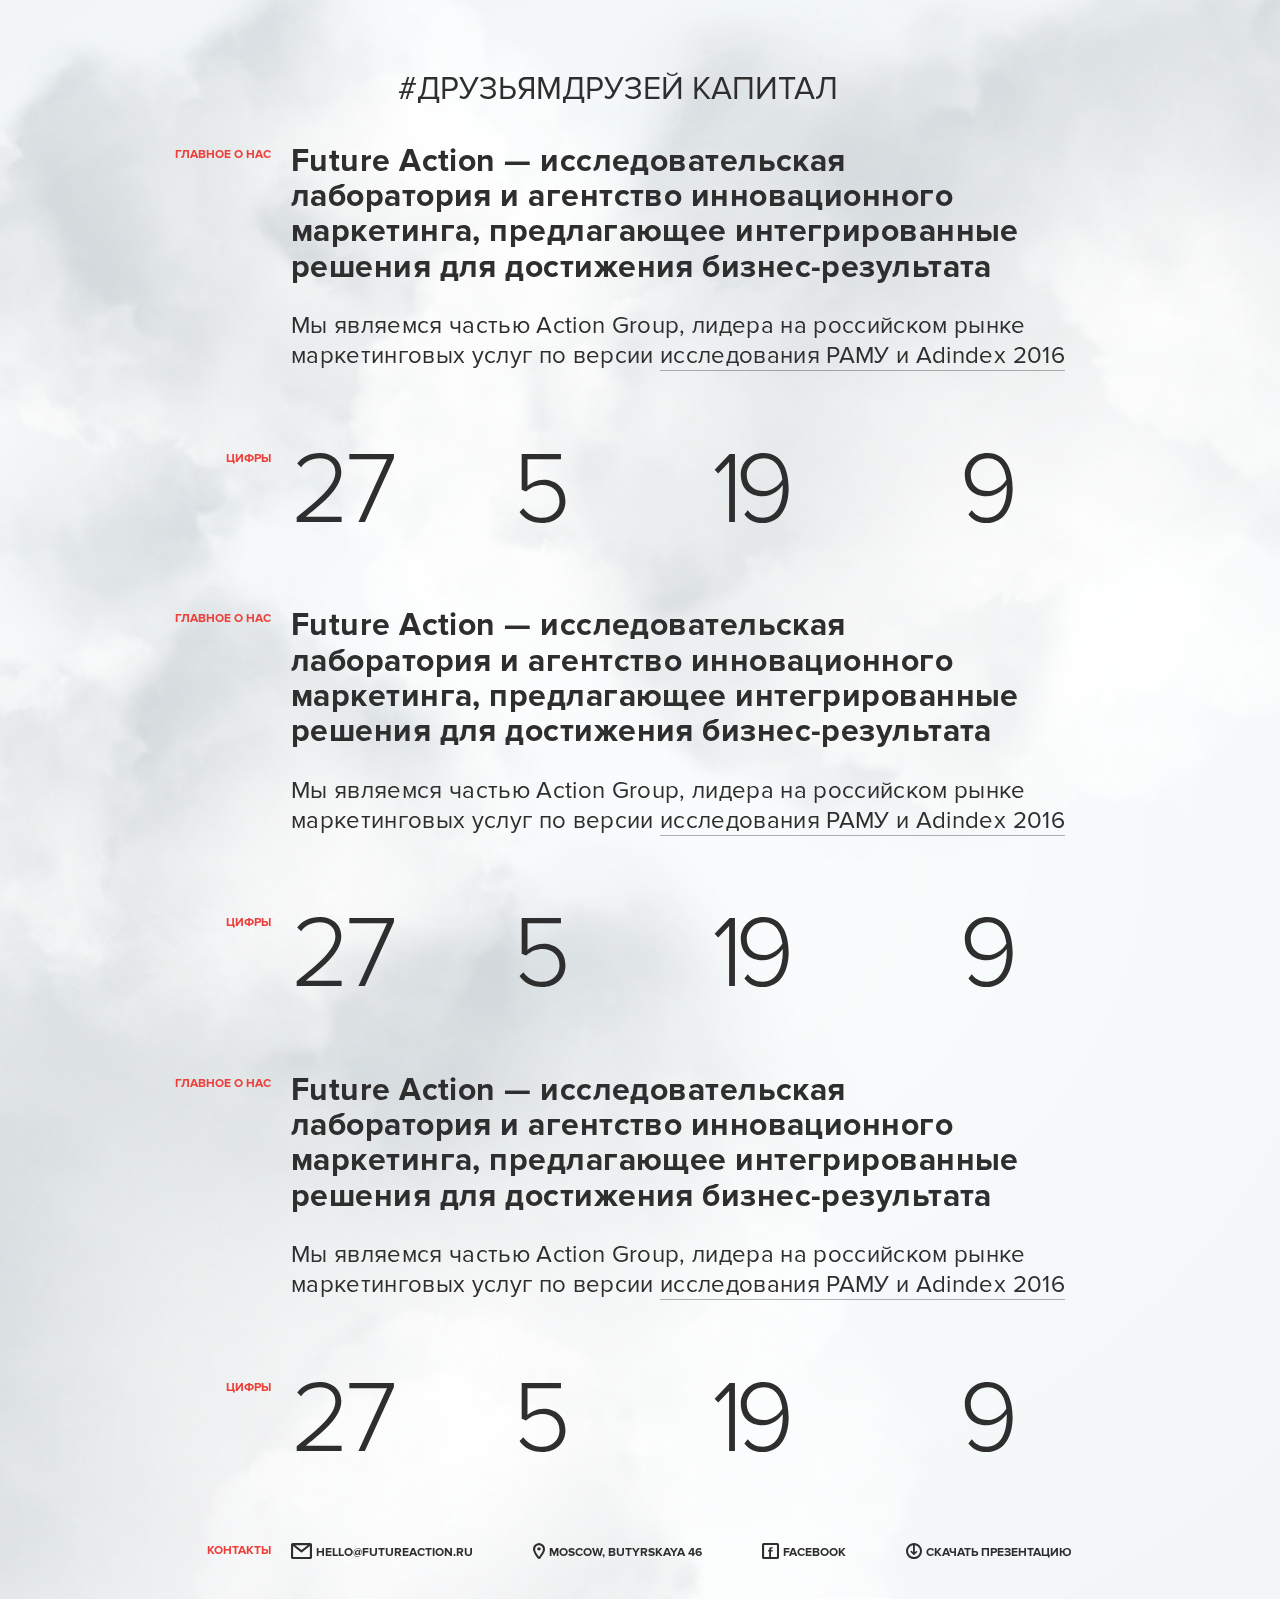
==== commit 704d7ce8: "fix commit padding" ====
--- a/index2.html
+++ b/index2.html
@@ -53,7 +53,7 @@
         </div>
         <div class="col right">
 
-          <div class="row number blocks" style="height: 71px">
+          <div class="row number blocks">
 
               <div class="number block">
                 <div class="content">
@@ -130,7 +130,7 @@
         </div>
         <div class="col right">
 
-          <div class="row number blocks" style="height: 71px">
+          <div class="row number blocks">
 
               <div class="number block">
                 <div class="content">
@@ -207,7 +207,7 @@
         </div>
         <div class="col right">
 
-          <div class="row number blocks" style="height: 71px">
+          <div class="row number blocks">
 
               <div class="number block">
                 <div class="content">
--- a/css/main.css
+++ b/css/main.css
@@ -278,6 +278,7 @@
 html {
   position: relative;
   min-height: 100%;
+  overflow: auto;
 }
 @media screen and (max-width: 767px) {
     body,
@@ -290,6 +291,10 @@
 }
 ::selection {
     background: #ed403b
+}
+
+.text-center {
+  text-align: center
 }
 #container {
     position: relative;
@@ -299,14 +304,14 @@
     flex-direction: column;
     width: 100%;
     max-width: 1024px;
-    height: inherit;
+    min-height: 100vh;
     margin: auto;
-    padding: 70px 80px 40px 35px;
+    padding: 70px 80px 40px 35px;*/
     -webkit-flex-direction: column;
     -ms-flex-direction: column;
-    -webkit-justify-content: space-between;
+    -webkit-justify-content: center;
     -ms-flex-pack: justify;
-    justify-content: space-between
+    justify-content: center;
 }
 @media screen and (max-width: 1023px) {
     #container {
@@ -326,6 +331,12 @@
 .logo {
   display: block;
   text-align: center;
+}
+
+@media screen and (max-width: 400px) {
+  .logo {
+    font-size: 18px;
+  }
 }
 h2 {
     font-size: 42px;
@@ -462,7 +473,7 @@
     }
     .col.left .title {
         position: relative;
-        top: -22px;
+        margin: 20px 0;
         white-space: nowrap
     }
 }
@@ -743,6 +754,82 @@
         margin-bottom: -3.4285px
     }
 }
+.contactForm {
+    width: 400px;
+    margin: 50px auto;
+}
+
+@media screen and (max-width: 1023px) {
+
+    .contactForm { 
+        width: 100%;
+    }
+}
+.form-group input.form-control {
+    height: auto;
+}
+.form-group input, section#contact .form-group textarea {
+    padding: 20px;
+}
+.form-control {
+    display: block;
+    width: 100%;
+    height: 34px;
+    padding: 6px 12px;
+    font-size: 16px;
+    line-height: 1.42857143;
+    color: #555;
+    background-color: #fff;
+    background-image: none;
+    border: 1px solid #ccc;
+    border-radius: 4px;
+    -webkit-box-shadow: inset 0 1px 1px rgba(0,0,0,.075);
+    box-shadow: inset 0 1px 1px rgba(0,0,0,.075);
+    -webkit-transition: border-color ease-in-out .15s,-webkit-box-shadow ease-in-out .15s;
+    -o-transition: border-color ease-in-out .15s,box-shadow ease-in-out .15s;
+    transition: border-color ease-in-out .15s,box-shadow ease-in-out .15s;
+}
+.form-control:focus {
+    border-color: #ed403b;
+    box-shadow: none;
+    outline: 0;
+}
+.text-danger {
+    color: #e74c3c;
+}
+.btn-xl {
+    width: 100%;
+    color: #fff;
+    background-color: #ed403b;
+    border-color: #ed403b;
+    border-radius: 3px;
+    font-size: 20px;
+    padding: 20px 40px;
+    margin-top: 8px;
+}
+.btn.active, .btn:active, .btn:active:focus, .btn:focus {
+  outline: 0;
+}
+.btn.active.focus, .btn.active:focus, .btn.focus, .btn:active.focus, .btn:active:focus, .btn:focus {
+    outline: none;
+}
+.btn.disabled, .btn[disabled], fieldset[disabled] .btn, input[disabled] {
+    cursor: not-allowed;
+    filter: alpha(opacity=65);
+    -webkit-box-shadow: none;
+    box-shadow: none;
+    opacity: .65;
+}
+.help-block {
+    display: block;
+    margin-top: 5px;
+    margin-bottom: 10px;
+    color: #737373;
+    font-size: 15px;
+}
+.text-danger {
+    color: #a94442;
+}
 .button,
 .icon.link i {
     font-size: 16px
@@ -841,8 +928,8 @@
     right: 0
 }
 .header-main {
-    margin-bottom: 80px;
-    font-size: 40px;
+    padding-bottom: 40px;
+    font-size: 32px;
 }
 @media (max-width: 767px) {
     .header-main .brief.button {
